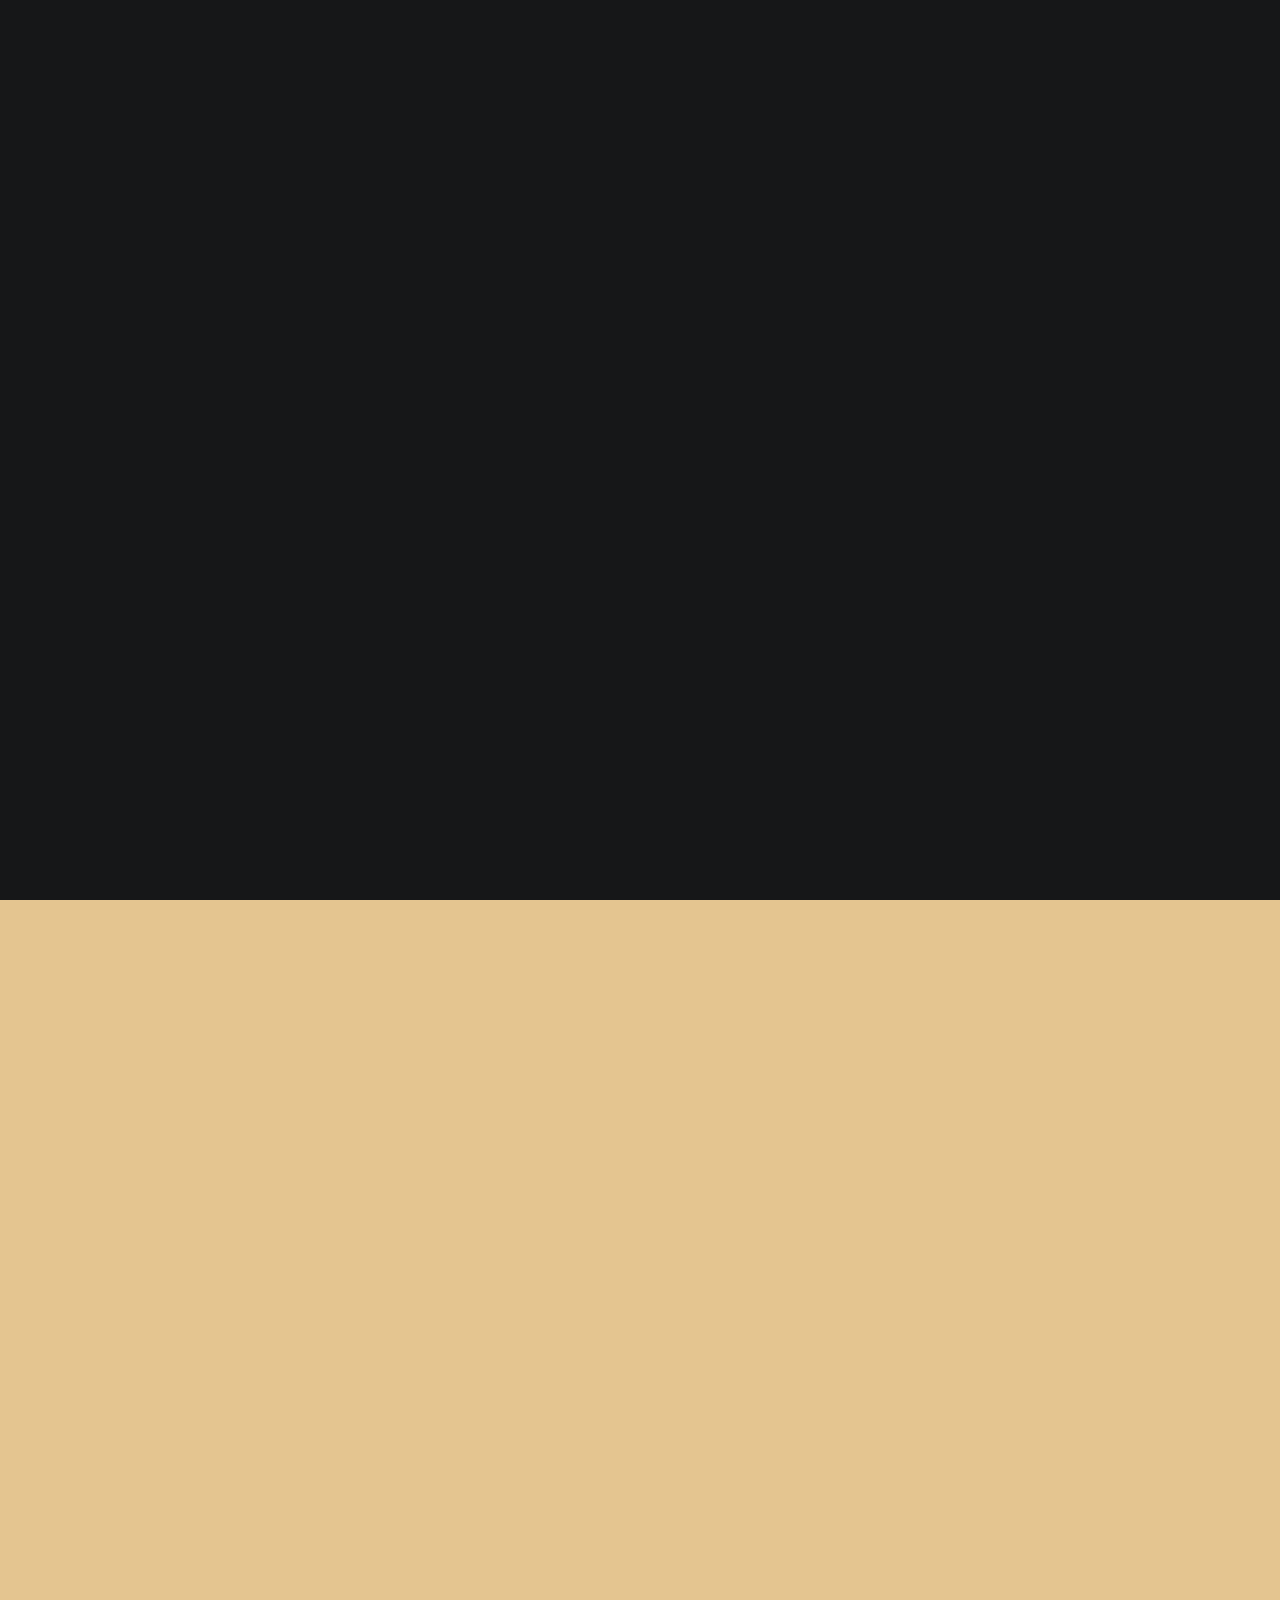
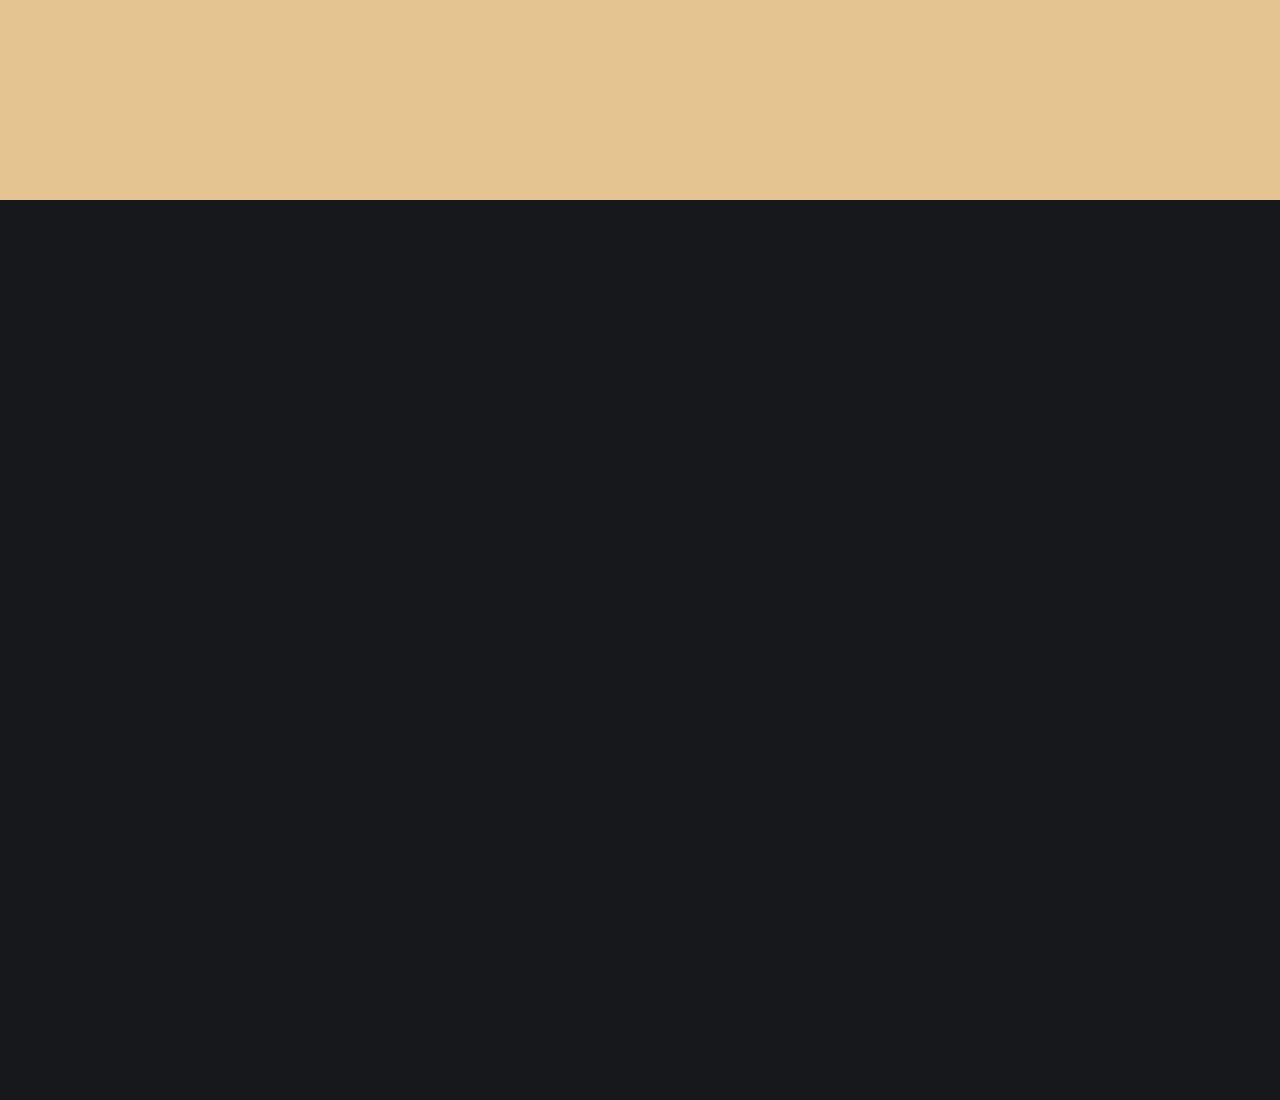
==== RestaurantWebsite/index.html @ 83e74ce7 "Restaurant website is added" ====
<!DOCTYPE html>
<html lang="en">
<head>
    <meta charset="UTF-8">
    <meta name="viewport" content="width=device-width, initial-scale=1.0">
    <title>Delicious Food</title>
    <meta name="title" content="Delicious Food">
    <meta name="Description" content="Delicious Food">
    <!--Favicon-->
    <link rel="shortcut icon" href="./images/favicon.svg" type="image/svg+xml">

    <!--Google font-->
    <link rel="preconnect" href="https://fonts.googleapis.com">
    <link rel="preconnect" href="https://fonts.gstatic.com" crossorigin>
    <link href="https://fonts.googleapis.com/css2?family=DM+Sans:wght@400;700&family=Forum&display=swap" rel="stylesheet">
    <!--custom css-->
    <link rel="stylesheet" href="style.css">
    <!--Preload image-->
    <link rel="preload" as="image" href="./images/hero-slider-1.jpg">
    <link rel="preload" as="image" href="./images/hero-slider-2.jpg">
    <link rel="preload" as="image" href="./images/hero-slider-3.jpg">
    <!--IonIcon-->
    <link rel="stylesheet" href="https://cdn.jsdelivr.net/npm/@ionic/core/css/ionic.bundle.css" />
</head>
<body>
      <!-- #PRELOADER-->

    <div class="preload" data-preaload>
        <div class="circle"></div>
        <p class="text">Grilli</p>
    </div>

    <!--Custom js link-->
    <script src="script.js"></script>
    <!--IonIcon link-->
    <script type="module" src="https://cdn.jsdelivr.net/npm/@ionic/core/dist/ionic/ionic.esm.js"></script>
    <script nomodule src="https://cdn.jsdelivr.net/npm/@ionic/core/dist/ionic/ionic.js"></script>


</body>
</html>
---- RestaurantWebsite/style.css ----
/*-----------------------------------*\
  #CUSTOM PROPERTY
\*-----------------------------------*/

:root {

    /**
     * COLORS
     */
  
    --gold-crayola: hsl(38, 61%, 73%);
    --quick-silver: hsla(0, 0%, 65%, 1);
    --davys-grey: hsla(30, 3%, 34%, 1);
    --smoky-black-1: hsla(40, 12%, 5%, 1);
    --smoky-black-2: hsla(30, 8%, 5%, 1);
    --smoky-black-3: hsla(0, 3%, 7%, 1);
    --eerie-black-1: hsla(210, 4%, 9%, 1);
    --eerie-black-2: hsla(210, 4%, 11%, 1);
    --eerie-black-3: hsla(180, 2%, 8%, 1);
    --eerie-black-4: hsla(0, 0%, 13%, 1);
    --white: hsla(0, 0%, 100%, 1);
    --white-alpha-20: hsla(0, 0%, 100%, 0.2);
    --white-alpha-10: hsla(0, 0%, 100%, 0.1);
    --black: hsla(0, 0%, 0%, 1);
    --black-alpha-80: hsla(0, 0%, 0%, 0.8);
    --black-alpha-15: hsla(0, 0%, 0%, 0.15);
  /**
   * GRADIENT COLOR
   */

   --loading-text-gradient: linear-gradient(90deg, transparent 0% 16.66%, var(--smoky-black-3) 33.33% 50%,  transparent 66.66% 75%);
   --gradient-1: linear-gradient(to top,hsla(0, 0%, 0%, 0.9),hsla(0, 0%, 0%, 0.7),transparent);
 
   /**
    * TYPOGRAPHY
    */
 
   /* font-family */
   --fontFamily-forum: 'Forum', cursive;
   --fontFamily-dm_sans: 'DM Sans', sans-serif;
 
   /* font-size */
   --fontSize-display-1: calc(1.3rem + 6.7vw);
   --fontSize-headline-1: calc(2rem + 2.5vw);
   --fontSize-headline-2: calc(1.3rem + 2.4vw);
   --fontSize-title-1: calc(1.6rem + 1.2vw);
   --fontSize-title-2: 2.2rem;
   --fontSize-title-3: 2.1rem;
   --fontSize-title-4: calc(1.6rem + 1.2vw);
   --fontSize-body-1: 2.4rem;
   --fontSize-body-2: 1.6rem;
   --fontSize-body-3: 1.8rem;
   --fontSize-body-4: 1.6rem;
   --fontSize-label-1: 1.4rem;
   --fontSize-label-2: 1.2rem;
 
   /* font-weight */
   --weight-regular: 400;
   --weight-bold: 700;
 
   /* line-height */
   --lineHeight-1: 1em;
   --lineHeight-2: 1.2em;
   --lineHeight-3: 1.5em;
   --lineHeight-4: 1.6em;
   --lineHeight-5: 1.85em;
   --lineHeight-6: 1.4em;
 
   /* letter-spacing */
   --letterSpacing-1: 0.15em;
   --letterSpacing-2: 0.4em;
   --letterSpacing-3: 0.2em;
   --letterSpacing-4: 0.3em;
   --letterSpacing-5: 3px;
 
   /**
    * SPACING
    */
 
   --section-space: 70px;
 
   /**
    * SHADOW
    */
 
   --shadow-1: 0px 0px 25px 0px hsla(0, 0%, 0%, 0.25);
 
   /**
    * BORDER RADIUS
    */
 
   --radius-24: 24px;
   --radius-circle: 50%;
 
   /**
    * TRANSITION
    */
 
   --transition-1: 250ms ease;
   --transition-2: 500ms ease;
   --transition-3: 1000ms ease;

  /*-----------------------------------*\
  #RESET
  \*-----------------------------------*/
}
  *,
  *::before,
  *::after {
  margin: 0;
  padding: 0;
  box-sizing: border-box;
 }

 li { list-style: none; }
 a,
img,
data,
span,
input,
button,
select,
ion-icon,
textarea { display: block; }

a {
  color: inherit;
  text-decoration: none;
}

img { height: auto; }

input,
button,
select,
textarea {
  background: none;
  border: none;
  font: inherit;
}

input,
select,
textarea {
  width: 100%;
  outline: none;
}

button { cursor: pointer; }

address { font-style: normal; }

html {
  font-size: 10px;
  scroll-behavior: smooth;
}

body {
  background-color: var(--eerie-black-1);
  color: var(--white);
  font-family: var(--fontFamily-dm_sans);
  font-size: var(--fontSize-body-4);
  font-weight: var(--weight-regular);
  line-height: var(--lineHeight-5);
  overflow: hidden;
  height: 300vh;
}

body.loaded { overflow: overlay; }

body.nav-active { overflow: hidden; }

::-webkit-scrollbar { width: 5px; }
::-webkit-scrollbar-track { background-color: transparent; }

::-webkit-scrollbar-thumb { background-color: var(--gold-crayola);}
/*-----------------------------------*\
  #PRELOAD
\*-----------------------------------*/

.preload {
  position: fixed;
  top: 0;
  left: 0;
  right: 0;
  bottom: 0;
  background-color: var(--gold-crayola);
  z-index: 10;
  display: grid;
  place-content: center;
  justify-items: center;
  transition: var(--transition-2);
} 
.preload > * {
  transition: var(--transition-1);
}
.preload.loaded > * { opacity: 0;}
.preload.loaded{
  transition-delay:250ms;
  transform: translateY(100%);
}
.circle {
  width: 112px;
  height: 112px;
  border-radius: var(--radius-circle);
  border: 3px solid var(--white);
  border-block-start-color: var(--smoky-black-3);
  margin-block-end: 45px;
  animation: rotate360 1s linear infinite;
}

@keyframes rotate360 {
  0% { transform: rotate(0); }
  100% { transform: rotate(1turn); }
}
.preload .text {
  background-image: var(--loading-text-gradient);
  background-size:500%;
  font-size:calc(2rem + 3vw);
  font-weight:var(--weight-bold);
  line-height:1em;
  text-transform:uppercase;
  letter-spacing:16px;
  -webkit-text-fill-color:transparent;
  background-clip:text;
  -webkit-background-clip:text;
  -webkit-text-stroke:0.5px var(--eerie-black-3);
  animation:loadingText linear 2s infinite;
}
@keyframes loadingText {
    0% {background-position: 100%;}
    100% {background-position: 0%}
}
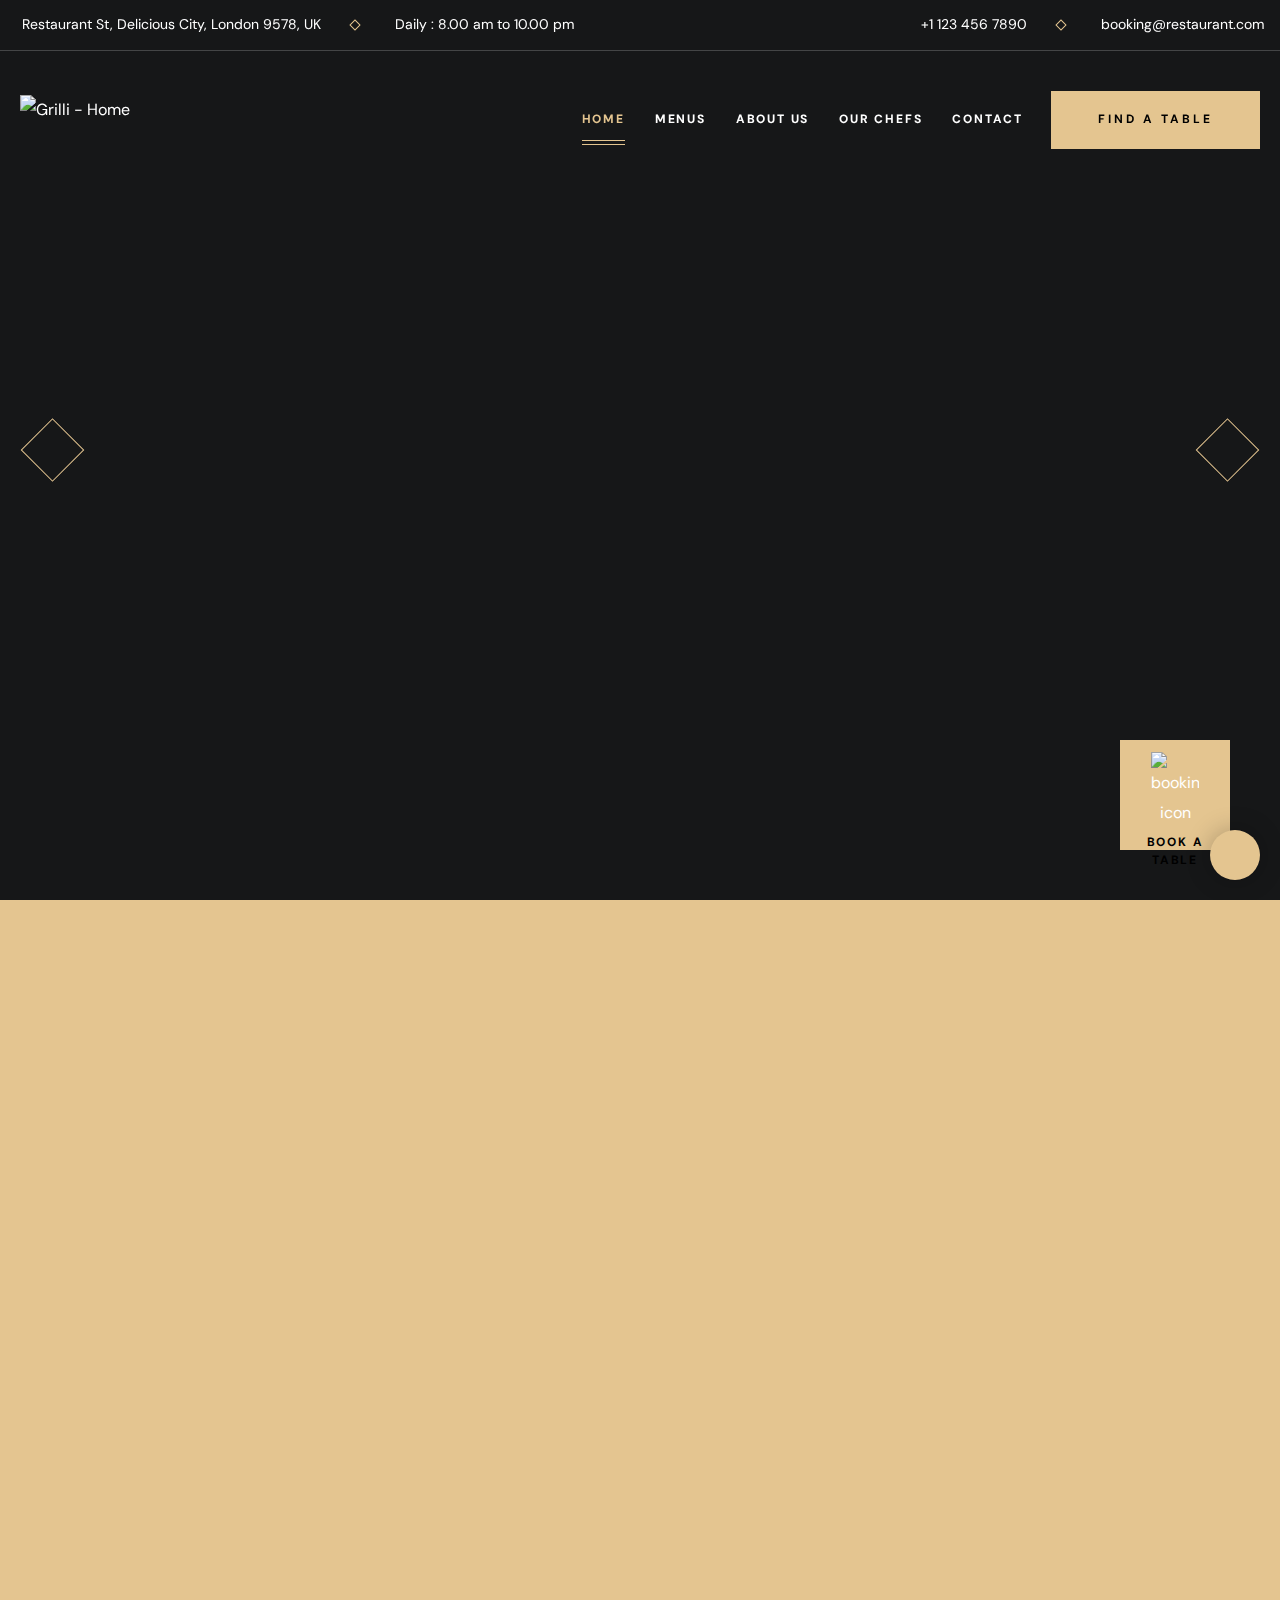
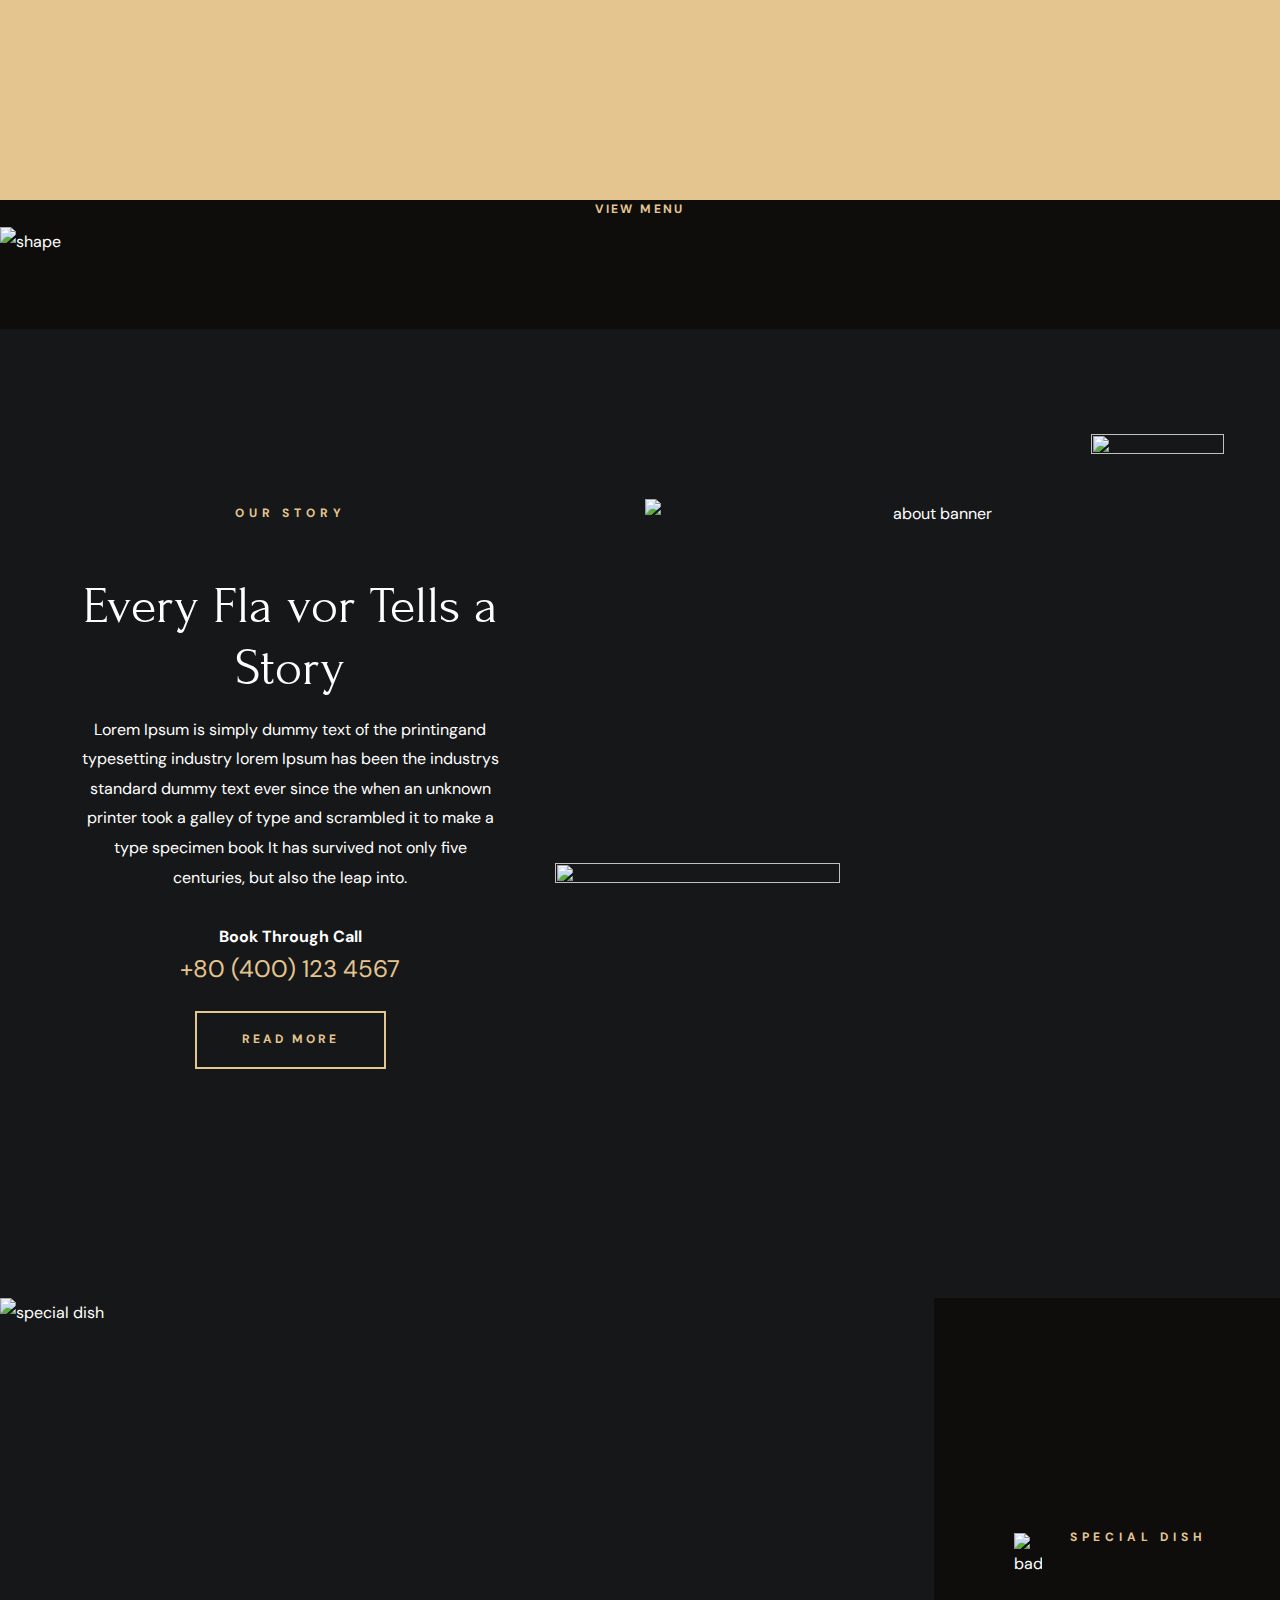
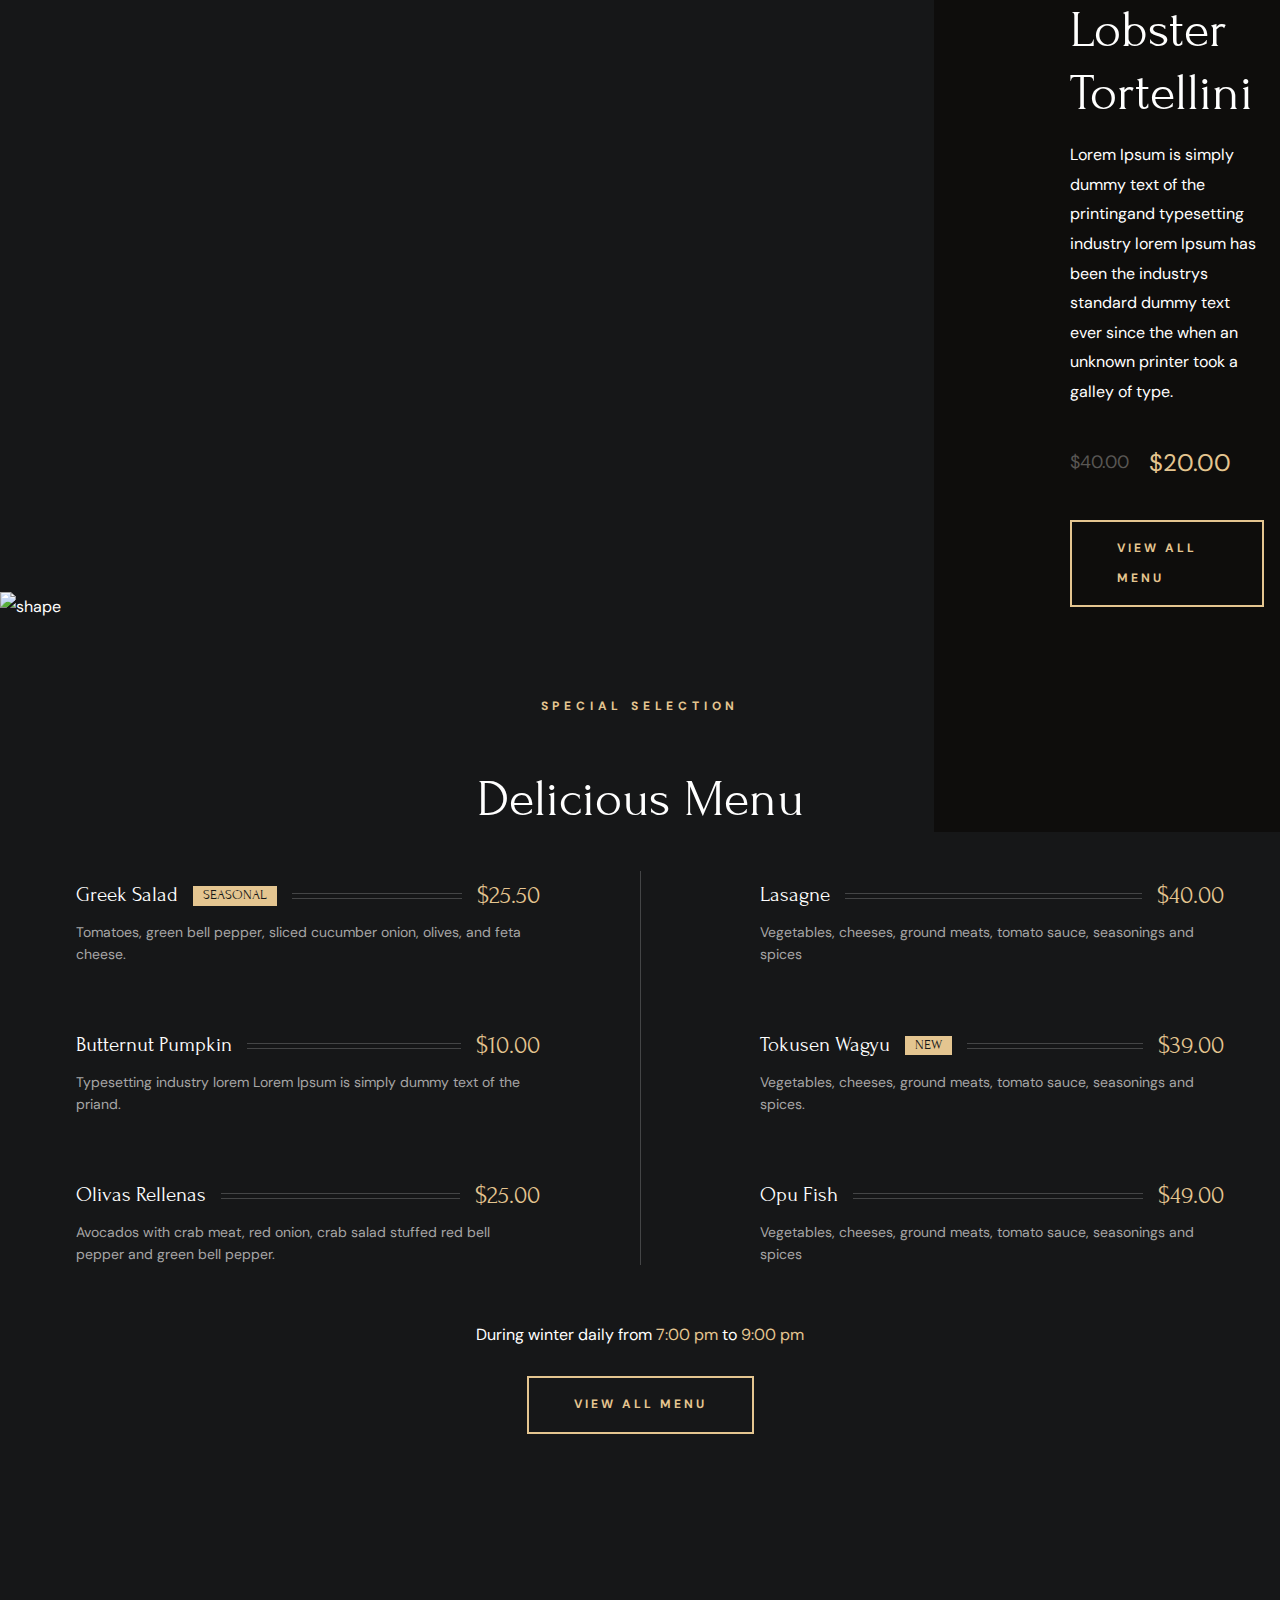
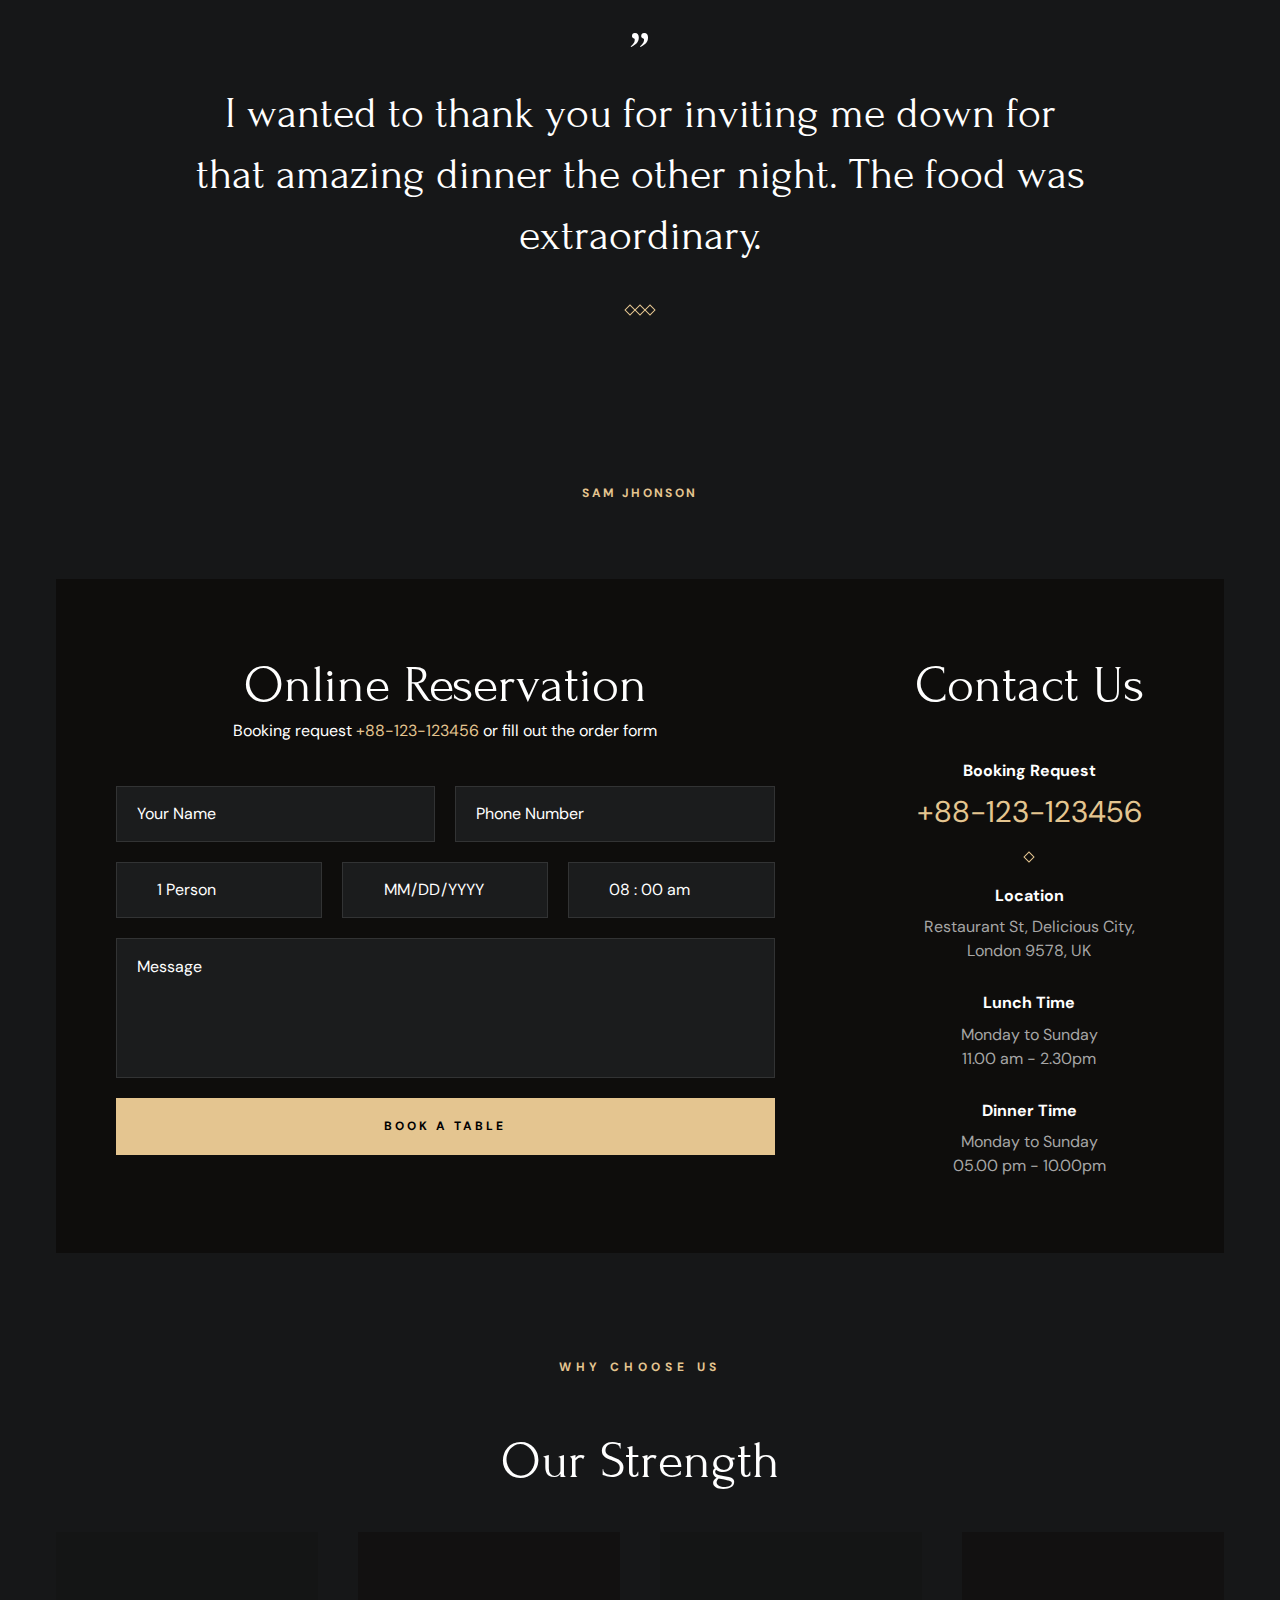
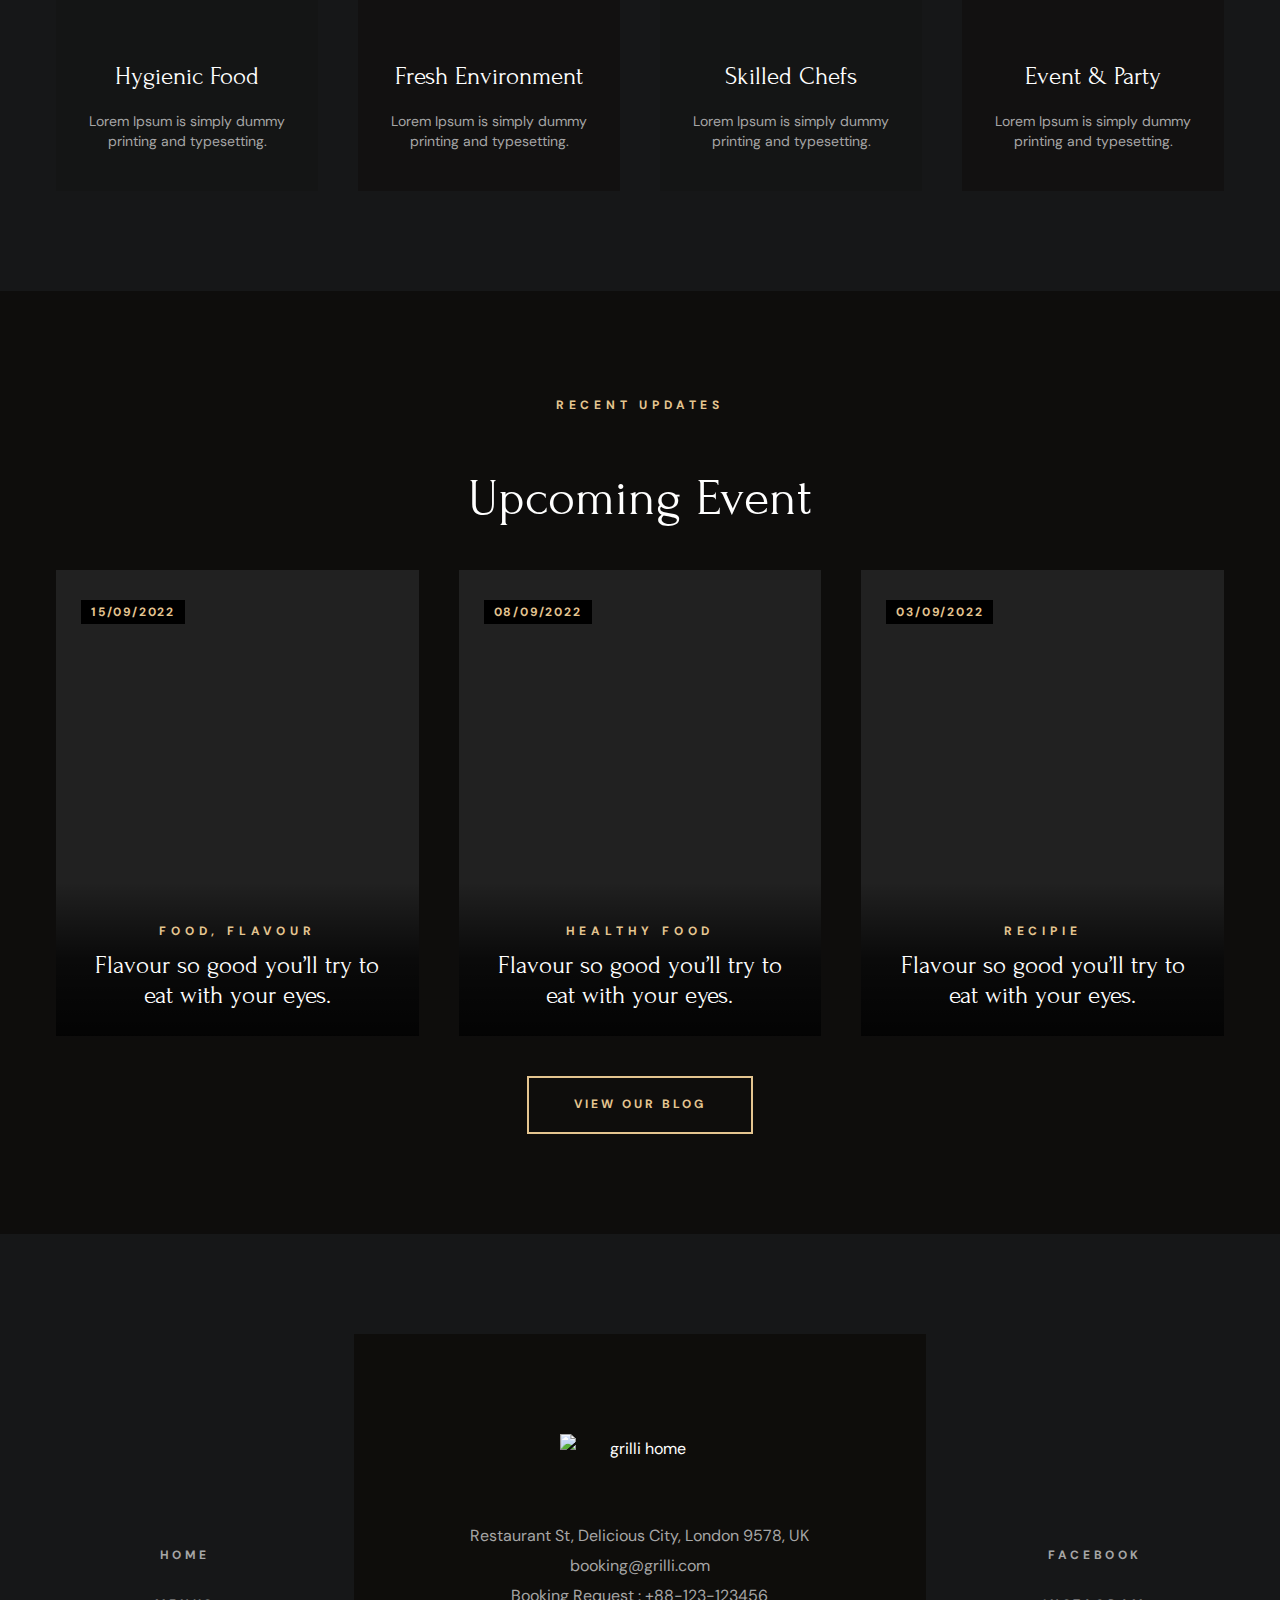
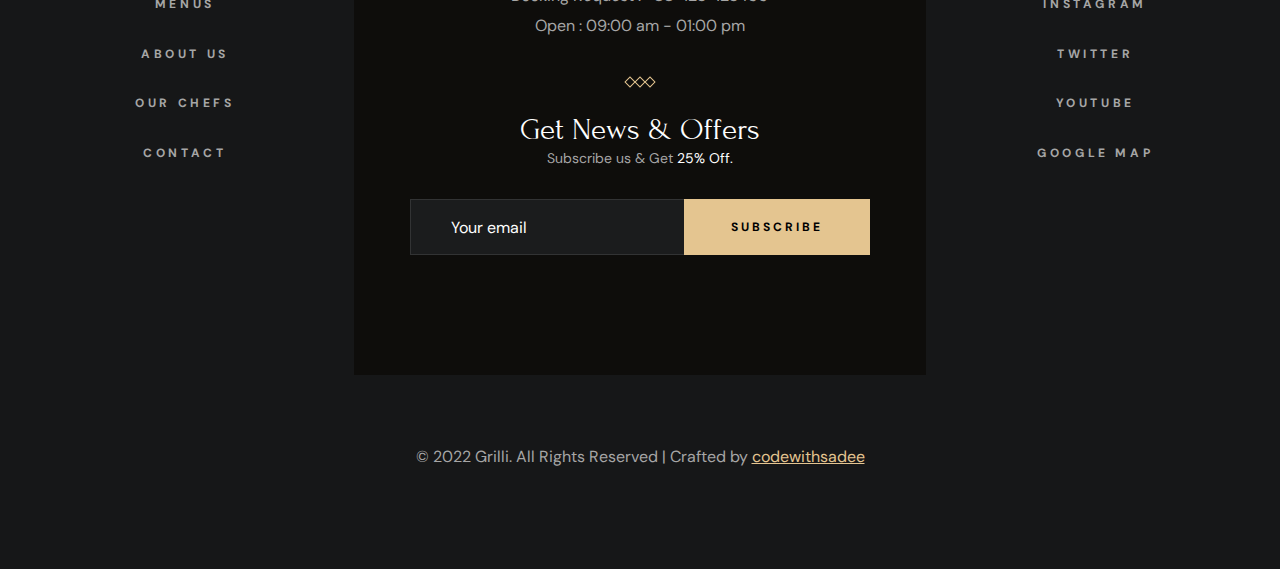
==== commit 71dd7db3: "Commited by vs code" ====
--- a/RestaurantWebsite/index.html
+++ b/RestaurantWebsite/index.html
@@ -1,41 +1,1224 @@
 <!DOCTYPE html>
 <html lang="en">
+
 <head>
-    <meta charset="UTF-8">
-    <meta name="viewport" content="width=device-width, initial-scale=1.0">
-    <title>Delicious Food</title>
-    <meta name="title" content="Delicious Food">
-    <meta name="Description" content="Delicious Food">
-    <!--Favicon-->
-    <link rel="shortcut icon" href="./images/favicon.svg" type="image/svg+xml">
-
-    <!--Google font-->
-    <link rel="preconnect" href="https://fonts.googleapis.com">
-    <link rel="preconnect" href="https://fonts.gstatic.com" crossorigin>
-    <link href="https://fonts.googleapis.com/css2?family=DM+Sans:wght@400;700&family=Forum&display=swap" rel="stylesheet">
-    <!--custom css-->
-    <link rel="stylesheet" href="style.css">
-    <!--Preload image-->
-    <link rel="preload" as="image" href="./images/hero-slider-1.jpg">
-    <link rel="preload" as="image" href="./images/hero-slider-2.jpg">
-    <link rel="preload" as="image" href="./images/hero-slider-3.jpg">
-    <!--IonIcon-->
-    <link rel="stylesheet" href="https://cdn.jsdelivr.net/npm/@ionic/core/css/ionic.bundle.css" />
+  <meta charset="UTF-8">
+  <meta http-equiv="X-UA-Compatible" content="IE=edge">
+  <meta name="viewport" content="width=device-width, initial-scale=1.0">
+
+  <!-- 
+    - primary meta tags
+  -->
+  <title>Grilli - Amazing & Delicious Food</title>
+  <meta name="title" content="Grilli - Amazing & Delicious Food">
+  <meta name="description" content="This is a Restaurant html template made by codewithsadee">
+
+  <!-- 
+    - favicon
+  -->
+  <link rel="shortcut icon" href="./favicon.svg" type="image/svg+xml">
+
+  <!-- 
+    - google font link
+  -->
+  <link rel="preconnect" href="https://fonts.googleapis.com">
+  <link rel="preconnect" href="https://fonts.gstatic.com" crossorigin>
+  <link href="https://fonts.googleapis.com/css2?family=DM+Sans:wght@400;700&family=Forum&display=swap" rel="stylesheet">
+
+  <!-- 
+    - custom css link
+  -->
+  <link rel="stylesheet" href="style.css">
+
+  <!-- 
+    - preload images
+  -->
+  <link rel="preload" as="image" href="./images/hero-slider-1.jpg">
+  <link rel="preload" as="image" href="./images/hero-slider-2.jpg">
+  <link rel="preload" as="image" href="./images/hero-slider-3.jpg">
+
 </head>
-<body>
-      <!-- #PRELOADER-->
-
-    <div class="preload" data-preaload>
-        <div class="circle"></div>
-        <p class="text">Grilli</p>
+
+<body id="top">
+
+  <!-- 
+    - #PRELOADER
+  -->
+
+  <div class="preload" data-preaload>
+    <div class="circle"></div>
+    <p class="text">Grilli</p>
+  </div>
+
+
+
+
+
+  <!-- 
+    - #TOP BAR
+  -->
+
+  <div class="topbar">
+    <div class="container">
+
+      <address class="topbar-item">
+        <div class="icon">
+          <ion-icon name="location-outline" aria-hidden="true"></ion-icon>
+        </div>
+
+        <span class="span">
+          Restaurant St, Delicious City, London 9578, UK
+        </span>
+      </address>
+
+      <div class="separator"></div>
+
+      <div class="topbar-item item-2">
+        <div class="icon">
+          <ion-icon name="time-outline" aria-hidden="true"></ion-icon>
+        </div>
+
+        <span class="span">Daily : 8.00 am to 10.00 pm</span>
+      </div>
+
+      <a href="tel:+11234567890" class="topbar-item link">
+        <div class="icon">
+          <ion-icon name="call-outline" aria-hidden="true"></ion-icon>
+        </div>
+
+        <span class="span">+1 123 456 7890</span>
+      </a>
+
+      <div class="separator"></div>
+
+      <a href="mailto:booking@restaurant.com" class="topbar-item link">
+        <div class="icon">
+          <ion-icon name="mail-outline" aria-hidden="true"></ion-icon>
+        </div>
+
+        <span class="span">booking@restaurant.com</span>
+      </a>
+
     </div>
-
-    <!--Custom js link-->
-    <script src="script.js"></script>
-    <!--IonIcon link-->
-    <script type="module" src="https://cdn.jsdelivr.net/npm/@ionic/core/dist/ionic/ionic.esm.js"></script>
-    <script nomodule src="https://cdn.jsdelivr.net/npm/@ionic/core/dist/ionic/ionic.js"></script>
-
+  </div>
+
+
+
+
+
+  <!-- 
+    - #HEADER
+  -->
+
+  <header class="header" data-header>
+    <div class="container">
+
+      <a href="#" class="logo">
+        <img src="./assets/images/logo.svg" width="160" height="50" alt="Grilli - Home">
+      </a>
+
+      <nav class="navbar" data-navbar>
+
+        <button class="close-btn" aria-label="close menu" data-nav-toggler>
+          <ion-icon name="close-outline" aria-hidden="true"></ion-icon>
+        </button>
+
+        <a href="#" class="logo">
+          <img src="./assets/images/logo.svg" width="160" height="50" alt="Grilli - Home">
+        </a>
+
+        <ul class="navbar-list">
+
+          <li class="navbar-item">
+            <a href="#home" class="navbar-link hover-underline active">
+              <div class="separator"></div>
+
+              <span class="span">Home</span>
+            </a>
+          </li>
+
+          <li class="navbar-item">
+            <a href="#menu" class="navbar-link hover-underline">
+              <div class="separator"></div>
+
+              <span class="span">Menus</span>
+            </a>
+          </li>
+
+          <li class="navbar-item">
+            <a href="#about" class="navbar-link hover-underline">
+              <div class="separator"></div>
+
+              <span class="span">About Us</span>
+            </a>
+          </li>
+
+          <li class="navbar-item">
+            <a href="#" class="navbar-link hover-underline">
+              <div class="separator"></div>
+
+              <span class="span">Our Chefs</span>
+            </a>
+          </li>
+
+          <li class="navbar-item">
+            <a href="#" class="navbar-link hover-underline">
+              <div class="separator"></div>
+
+              <span class="span">Contact</span>
+            </a>
+          </li>
+
+        </ul>
+
+        <div class="text-center">
+          <p class="headline-1 navbar-title">Visit Us</p>
+
+          <address class="body-4">
+            Restaurant St, Delicious City, <br>
+            London 9578, UK
+          </address>
+
+          <p class="body-4 navbar-text">Open: 9.30 am - 2.30pm</p>
+
+          <a href="mailto:booking@grilli.com" class="body-4 sidebar-link">booking@grilli.com</a>
+
+          <div class="separator"></div>
+
+          <p class="contact-label">Booking Request</p>
+
+          <a href="tel:+88123123456" class="body-1 contact-number hover-underline">
+            +88-123-123456
+          </a>
+        </div>
+
+      </nav>
+
+      <a href="#" class="btn btn-secondary">
+        <span class="text text-1">Find A Table</span>
+
+        <span class="text text-2" aria-hidden="true">Find A Table</span>
+      </a>
+
+      <button class="nav-open-btn" aria-label="open menu" data-nav-toggler>
+        <span class="line line-1"></span>
+        <span class="line line-2"></span>
+        <span class="line line-3"></span>
+      </button>
+
+      <div class="overlay" data-nav-toggler data-overlay></div>
+
+    </div>
+  </header>
+
+
+
+
+
+  <main>
+    <article>
+
+      <!-- 
+        - #HERO
+      -->
+
+      <section class="hero text-center" aria-label="home" id="home">
+
+        <ul class="hero-slider" data-hero-slider>
+
+          <li class="slider-item active" data-hero-slider-item>
+
+            <div class="slider-bg">
+              <img src="./assets/images/hero-slider-1.jpg" width="1880" height="950" alt="" class="img-cover">
+            </div>
+
+            <p class="label-2 section-subtitle slider-reveal">Tradational & Hygine</p>
+
+            <h1 class="display-1 hero-title slider-reveal">
+              For the love of <br>
+              delicious food
+            </h1>
+
+            <p class="body-2 hero-text slider-reveal">
+              Come with family & feel the joy of mouthwatering food
+            </p>
+
+            <a href="#" class="btn btn-primary slider-reveal">
+              <span class="text text-1">View Our Menu</span>
+
+              <span class="text text-2" aria-hidden="true">View Our Menu</span>
+            </a>
+
+          </li>
+
+          <li class="slider-item" data-hero-slider-item>
+
+            <div class="slider-bg">
+              <img src="./assets/images/hero-slider-2.jpg" width="1880" height="950" alt="" class="img-cover">
+            </div>
+
+            <p class="label-2 section-subtitle slider-reveal">delightful experience</p>
+
+            <h1 class="display-1 hero-title slider-reveal">
+              Flavors Inspired by <br>
+              the Seasons
+            </h1>
+
+            <p class="body-2 hero-text slider-reveal">
+              Come with family & feel the joy of mouthwatering food
+            </p>
+
+            <a href="#" class="btn btn-primary slider-reveal">
+              <span class="text text-1">View Our Menu</span>
+
+              <span class="text text-2" aria-hidden="true">View Our Menu</span>
+            </a>
+
+          </li>
+
+          <li class="slider-item" data-hero-slider-item>
+
+            <div class="slider-bg">
+              <img src="./assets/images/hero-slider-3.jpg" width="1880" height="950" alt="" class="img-cover">
+            </div>
+
+            <p class="label-2 section-subtitle slider-reveal">amazing & delicious</p>
+
+            <h1 class="display-1 hero-title slider-reveal">
+              Where every flavor <br>
+              tells a story
+            </h1>
+
+            <p class="body-2 hero-text slider-reveal">
+              Come with family & feel the joy of mouthwatering food
+            </p>
+
+            <a href="#" class="btn btn-primary slider-reveal">
+              <span class="text text-1">View Our Menu</span>
+
+              <span class="text text-2" aria-hidden="true">View Our Menu</span>
+            </a>
+
+          </li>
+
+        </ul>
+
+        <button class="slider-btn prev" aria-label="slide to previous" data-prev-btn>
+          <ion-icon name="chevron-back"></ion-icon>
+        </button>
+
+        <button class="slider-btn next" aria-label="slide to next" data-next-btn>
+          <ion-icon name="chevron-forward"></ion-icon>
+        </button>
+
+        <a href="#" class="hero-btn has-after">
+          <img src="./assets/images/hero-icon.png" width="48" height="48" alt="booking icon">
+
+          <span class="label-2 text-center span">Book A Table</span>
+        </a>
+
+      </section>
+
+
+
+
+
+      <!-- 
+        - #SERVICE
+      -->
+
+      <section class="section service bg-black-10 text-center" aria-label="service">
+        <div class="container">
+
+          <p class="section-subtitle label-2">Flavors For Royalty</p>
+
+          <h2 class="headline-1 section-title">We Offer Top Notch</h2>
+
+          <p class="section-text">
+            Lorem Ipsum is simply dummy text of the printing and typesetting industry lorem Ipsum has been the industrys
+            standard dummy text ever.
+          </p>
+
+          <ul class="grid-list">
+
+            <li>
+              <div class="service-card">
+
+                <a href="#" class="has-before hover:shine">
+                  <figure class="card-banner img-holder" style="--width: 285; --height: 336;">
+                    <img src="./assets/images/service-1.jpg" width="285" height="336" loading="lazy" alt="Breakfast"
+                      class="img-cover">
+                  </figure>
+                </a>
+
+                <div class="card-content">
+
+                  <h3 class="title-4 card-title">
+                    <a href="#">Breakfast</a>
+                  </h3>
+
+                  <a href="#" class="btn-text hover-underline label-2">View Menu</a>
+
+                </div>
+
+              </div>
+            </li>
+
+            <li>
+              <div class="service-card">
+
+                <a href="#" class="has-before hover:shine">
+                  <figure class="card-banner img-holder" style="--width: 285; --height: 336;">
+                    <img src="./assets/images/service-2.jpg" width="285" height="336" loading="lazy" alt="Appetizers"
+                      class="img-cover">
+                  </figure>
+                </a>
+
+                <div class="card-content">
+
+                  <h3 class="title-4 card-title">
+                    <a href="#">Appetizers</a>
+                  </h3>
+
+                  <a href="#" class="btn-text hover-underline label-2">View Menu</a>
+
+                </div>
+
+              </div>
+            </li>
+
+            <li>
+              <div class="service-card">
+
+                <a href="#" class="has-before hover:shine">
+                  <figure class="card-banner img-holder" style="--width: 285; --height: 336;">
+                    <img src="./assets/images/service-3.jpg" width="285" height="336" loading="lazy" alt="Drinks"
+                      class="img-cover">
+                  </figure>
+                </a>
+
+                <div class="card-content">
+
+                  <h3 class="title-4 card-title">
+                    <a href="#">Drinks</a>
+                  </h3>
+
+                  <a href="#" class="btn-text hover-underline label-2">View Menu</a>
+
+                </div>
+
+              </div>
+            </li>
+
+          </ul>
+
+          <img src="./assets/images/shape-1.png" width="246" height="412" loading="lazy" alt="shape"
+            class="shape shape-1 move-anim">
+          <img src="./assets/images/shape-2.png" width="343" height="345" loading="lazy" alt="shape"
+            class="shape shape-2 move-anim">
+
+        </div>
+      </section>
+
+
+
+
+
+      <!-- 
+        - #ABOUT
+      -->
+
+      <section class="section about text-center" aria-labelledby="about-label" id="about">
+        <div class="container">
+
+          <div class="about-content">
+
+            <p class="label-2 section-subtitle" id="about-label">Our Story</p>
+
+            <h2 class="headline-1 section-title">Every Fla vor Tells a Story</h2>
+
+            <p class="section-text">
+              Lorem Ipsum is simply dummy text of the printingand typesetting industry lorem Ipsum has been the
+              industrys standard dummy text ever since the when an unknown printer took a galley of type and scrambled
+              it to make a type specimen book It has survived not only five centuries, but also the leap into.
+            </p>
+
+            <div class="contact-label">Book Through Call</div>
+
+            <a href="tel:+804001234567" class="body-1 contact-number hover-underline">+80 (400) 123 4567</a>
+
+            <a href="#" class="btn btn-primary">
+              <span class="text text-1">Read More</span>
+
+              <span class="text text-2" aria-hidden="true">Read More</span>
+            </a>
+
+          </div>
+
+          <figure class="about-banner">
+
+            <img src="./assets/images/about-banner.jpg" width="570" height="570" loading="lazy" alt="about banner"
+              class="w-100" data-parallax-item data-parallax-speed="1">
+
+            <div class="abs-img abs-img-1 has-before" data-parallax-item data-parallax-speed="1.75">
+              <img src="./assets/images/about-abs-image.jpg" width="285" height="285" loading="lazy" alt=""
+                class="w-100">
+            </div>
+
+            <div class="abs-img abs-img-2 has-before">
+              <img src="./assets/images/badge-2.png" width="133" height="134" loading="lazy" alt="">
+            </div>
+
+          </figure>
+
+          <img src="./assets/images/shape-3.png" width="197" height="194" loading="lazy" alt="" class="shape">
+
+        </div>
+      </section>
+
+
+
+
+
+      <!-- 
+        - #SPECIAL DISH
+      -->
+
+      <section class="special-dish text-center" aria-labelledby="dish-label">
+
+        <div class="special-dish-banner">
+          <img src="./assets/images/special-dish-banner.jpg" width="940" height="900" loading="lazy" alt="special dish"
+            class="img-cover">
+        </div>
+
+        <div class="special-dish-content bg-black-10">
+          <div class="container">
+
+            <img src="./assets/images/badge-1.png" width="28" height="41" loading="lazy" alt="badge" class="abs-img">
+
+            <p class="section-subtitle label-2">Special Dish</p>
+
+            <h2 class="headline-1 section-title">Lobster Tortellini</h2>
+
+            <p class="section-text">
+              Lorem Ipsum is simply dummy text of the printingand typesetting industry lorem Ipsum has been the
+              industrys standard dummy text ever since the when an unknown printer took a galley of type.
+            </p>
+
+            <div class="wrapper">
+              <del class="del body-3">$40.00</del>
+
+              <span class="span body-1">$20.00</span>
+            </div>
+
+            <a href="#" class="btn btn-primary">
+              <span class="text text-1">View All Menu</span>
+
+              <span class="text text-2" aria-hidden="true">View All Menu</span>
+            </a>
+
+          </div>
+        </div>
+
+        <img src="./assets/images/shape-4.png" width="179" height="359" loading="lazy" alt="" class="shape shape-1">
+
+        <img src="./assets/images/shape-9.png" width="351" height="462" loading="lazy" alt="" class="shape shape-2">
+
+      </section>
+
+
+
+
+
+      <!-- 
+        - #MENU
+      -->
+
+      <section class="section menu" aria-label="menu-label" id="menu">
+        <div class="container">
+
+          <p class="section-subtitle text-center label-2">Special Selection</p>
+
+          <h2 class="headline-1 section-title text-center">Delicious Menu</h2>
+
+          <ul class="grid-list">
+
+            <li>
+              <div class="menu-card hover:card">
+
+                <figure class="card-banner img-holder" style="--width: 100; --height: 100;">
+                  <img src="./assets/images/menu-1.png" width="100" height="100" loading="lazy" alt="Greek Salad"
+                    class="img-cover">
+                </figure>
+
+                <div>
+
+                  <div class="title-wrapper">
+                    <h3 class="title-3">
+                      <a href="#" class="card-title">Greek Salad</a>
+                    </h3>
+
+                    <span class="badge label-1">Seasonal</span>
+
+                    <span class="span title-2">$25.50</span>
+                  </div>
+
+                  <p class="card-text label-1">
+                    Tomatoes, green bell pepper, sliced cucumber onion, olives, and feta cheese.
+                  </p>
+
+                </div>
+
+              </div>
+            </li>
+
+            <li>
+              <div class="menu-card hover:card">
+
+                <figure class="card-banner img-holder" style="--width: 100; --height: 100;">
+                  <img src="./assets/images/menu-2.png" width="100" height="100" loading="lazy" alt="Lasagne"
+                    class="img-cover">
+                </figure>
+
+                <div>
+
+                  <div class="title-wrapper">
+                    <h3 class="title-3">
+                      <a href="#" class="card-title">Lasagne</a>
+                    </h3>
+
+                    <span class="span title-2">$40.00</span>
+                  </div>
+
+                  <p class="card-text label-1">
+                    Vegetables, cheeses, ground meats, tomato sauce, seasonings and spices
+                  </p>
+
+                </div>
+
+              </div>
+            </li>
+
+            <li>
+              <div class="menu-card hover:card">
+
+                <figure class="card-banner img-holder" style="--width: 100; --height: 100;">
+                  <img src="./assets/images/menu-3.png" width="100" height="100" loading="lazy" alt="Butternut Pumpkin"
+                    class="img-cover">
+                </figure>
+
+                <div>
+
+                  <div class="title-wrapper">
+                    <h3 class="title-3">
+                      <a href="#" class="card-title">Butternut Pumpkin</a>
+                    </h3>
+
+                    <span class="span title-2">$10.00</span>
+                  </div>
+
+                  <p class="card-text label-1">
+                    Typesetting industry lorem Lorem Ipsum is simply dummy text of the priand.
+                  </p>
+
+                </div>
+
+              </div>
+            </li>
+
+            <li>
+              <div class="menu-card hover:card">
+
+                <figure class="card-banner img-holder" style="--width: 100; --height: 100;">
+                  <img src="./assets/images/menu-4.png" width="100" height="100" loading="lazy" alt="Tokusen Wagyu"
+                    class="img-cover">
+                </figure>
+
+                <div>
+
+                  <div class="title-wrapper">
+                    <h3 class="title-3">
+                      <a href="#" class="card-title">Tokusen Wagyu</a>
+                    </h3>
+
+                    <span class="badge label-1">New</span>
+
+                    <span class="span title-2">$39.00</span>
+                  </div>
+
+                  <p class="card-text label-1">
+                    Vegetables, cheeses, ground meats, tomato sauce, seasonings and spices.
+                  </p>
+
+                </div>
+
+              </div>
+            </li>
+
+            <li>
+              <div class="menu-card hover:card">
+
+                <figure class="card-banner img-holder" style="--width: 100; --height: 100;">
+                  <img src="./assets/images/menu-5.png" width="100" height="100" loading="lazy" alt="Olivas Rellenas"
+                    class="img-cover">
+                </figure>
+
+                <div>
+
+                  <div class="title-wrapper">
+                    <h3 class="title-3">
+                      <a href="#" class="card-title">Olivas Rellenas</a>
+                    </h3>
+
+                    <span class="span title-2">$25.00</span>
+                  </div>
+
+                  <p class="card-text label-1">
+                    Avocados with crab meat, red onion, crab salad stuffed red bell pepper and green bell pepper.
+                  </p>
+
+                </div>
+
+              </div>
+            </li>
+
+            <li>
+              <div class="menu-card hover:card">
+
+                <figure class="card-banner img-holder" style="--width: 100; --height: 100;">
+                  <img src="./assets/images/menu-6.png" width="100" height="100" loading="lazy" alt="Opu Fish"
+                    class="img-cover">
+                </figure>
+
+                <div>
+
+                  <div class="title-wrapper">
+                    <h3 class="title-3">
+                      <a href="#" class="card-title">Opu Fish</a>
+                    </h3>
+
+                    <span class="span title-2">$49.00</span>
+                  </div>
+
+                  <p class="card-text label-1">
+                    Vegetables, cheeses, ground meats, tomato sauce, seasonings and spices
+                  </p>
+
+                </div>
+
+              </div>
+            </li>
+
+          </ul>
+
+          <p class="menu-text text-center">
+            During winter daily from <span class="span">7:00 pm</span> to <span class="span">9:00 pm</span>
+          </p>
+
+          <a href="#" class="btn btn-primary">
+            <span class="text text-1">View All Menu</span>
+
+            <span class="text text-2" aria-hidden="true">View All Menu</span>
+          </a>
+
+          <img src="./assets/images/shape-5.png" width="921" height="1036" loading="lazy" alt="shape"
+            class="shape shape-2 move-anim">
+          <img src="./assets/images/shape-6.png" width="343" height="345" loading="lazy" alt="shape"
+            class="shape shape-3 move-anim">
+
+        </div>
+      </section>
+
+
+
+
+
+      <!-- 
+        - #TESTIMONIALS
+      -->
+
+      <section class="section testi text-center has-bg-image"
+        style="background-image: url('./assets/images/testimonial-bg.jpg')" aria-label="testimonials">
+        <div class="container">
+
+          <div class="quote">”</div>
+
+          <p class="headline-2 testi-text">
+            I wanted to thank you for inviting me down for that amazing dinner the other night. The food was
+            extraordinary.
+          </p>
+
+          <div class="wrapper">
+            <div class="separator"></div>
+            <div class="separator"></div>
+            <div class="separator"></div>
+          </div>
+
+          <div class="profile">
+            <img src="./assets/images/testi-avatar.jpg" width="100" height="100" loading="lazy" alt="Sam Jhonson"
+              class="img">
+
+            <p class="label-2 profile-name">Sam Jhonson</p>
+          </div>
+
+        </div>
+      </section>
+
+
+
+
+
+      <!-- 
+        - #RESERVATION
+      -->
+
+      <section class="reservation">
+        <div class="container">
+
+          <div class="form reservation-form bg-black-10">
+
+            <form action="" class="form-left">
+
+              <h2 class="headline-1 text-center">Online Reservation</h2>
+
+              <p class="form-text text-center">
+                Booking request <a href="tel:+88123123456" class="link">+88-123-123456</a>
+                or fill out the order form
+              </p>
+
+              <div class="input-wrapper">
+                <input type="text" name="name" placeholder="Your Name" autocomplete="off" class="input-field">
+
+                <input type="tel" name="phone" placeholder="Phone Number" autocomplete="off" class="input-field">
+              </div>
+
+              <div class="input-wrapper">
+
+                <div class="icon-wrapper">
+                  <ion-icon name="person-outline" aria-hidden="true"></ion-icon>
+
+                  <select name="person" class="input-field">
+                    <option value="1-person">1 Person</option>
+                    <option value="2-person">2 Person</option>
+                    <option value="3-person">3 Person</option>
+                    <option value="4-person">4 Person</option>
+                    <option value="5-person">5 Person</option>
+                    <option value="6-person">6 Person</option>
+                    <option value="7-person">7 Person</option>
+                  </select>
+
+                  <ion-icon name="chevron-down" aria-hidden="true"></ion-icon>
+                </div>
+
+                <div class="icon-wrapper">
+                  <ion-icon name="calendar-clear-outline" aria-hidden="true"></ion-icon>
+
+                  <input type="date" name="reservation-date" class="input-field">
+
+                  <ion-icon name="chevron-down" aria-hidden="true"></ion-icon>
+                </div>
+
+                <div class="icon-wrapper">
+                  <ion-icon name="time-outline" aria-hidden="true"></ion-icon>
+
+                  <select name="person" class="input-field">
+                    <option value="08:00am">08 : 00 am</option>
+                    <option value="09:00am">09 : 00 am</option>
+                    <option value="010:00am">10 : 00 am</option>
+                    <option value="011:00am">11 : 00 am</option>
+                    <option value="012:00am">12 : 00 am</option>
+                    <option value="01:00pm">01 : 00 pm</option>
+                    <option value="02:00pm">02 : 00 pm</option>
+                    <option value="03:00pm">03 : 00 pm</option>
+                    <option value="04:00pm">04 : 00 pm</option>
+                    <option value="05:00pm">05 : 00 pm</option>
+                    <option value="06:00pm">06 : 00 pm</option>
+                    <option value="07:00pm">07 : 00 pm</option>
+                    <option value="08:00pm">08 : 00 pm</option>
+                    <option value="09:00pm">09 : 00 pm</option>
+                    <option value="10:00pm">10 : 00 pm</option>
+                  </select>
+
+                  <ion-icon name="chevron-down" aria-hidden="true"></ion-icon>
+                </div>
+
+              </div>
+
+              <textarea name="message" placeholder="Message" autocomplete="off" class="input-field"></textarea>
+
+              <button type="submit" class="btn btn-secondary">
+                <span class="text text-1">Book A Table</span>
+
+                <span class="text text-2" aria-hidden="true">Book A Table</span>
+              </button>
+
+            </form>
+
+            <div class="form-right text-center" style="background-image: url('./assets/images/form-pattern.png')">
+
+              <h2 class="headline-1 text-center">Contact Us</h2>
+
+              <p class="contact-label">Booking Request</p>
+
+              <a href="tel:+88123123456" class="body-1 contact-number hover-underline">+88-123-123456</a>
+
+              <div class="separator"></div>
+
+              <p class="contact-label">Location</p>
+
+              <address class="body-4">
+                Restaurant St, Delicious City, <br>
+                London 9578, UK
+              </address>
+
+              <p class="contact-label">Lunch Time</p>
+
+              <p class="body-4">
+                Monday to Sunday <br>
+                11.00 am - 2.30pm
+              </p>
+
+              <p class="contact-label">Dinner Time</p>
+
+              <p class="body-4">
+                Monday to Sunday <br>
+                05.00 pm - 10.00pm
+              </p>
+
+            </div>
+
+          </div>
+
+        </div>
+      </section>
+
+
+
+
+
+      <!-- 
+        - #FEATURES
+      -->
+
+      <section class="section features text-center" aria-label="features">
+        <div class="container">
+
+          <p class="section-subtitle label-2">Why Choose Us</p>
+
+          <h2 class="headline-1 section-title">Our Strength</h2>
+
+          <ul class="grid-list">
+
+            <li class="feature-item">
+              <div class="feature-card">
+
+                <div class="card-icon">
+                  <img src="./assets/images/features-icon-1.png" width="100" height="80" loading="lazy" alt="icon">
+                </div>
+
+                <h3 class="title-2 card-title">Hygienic Food</h3>
+
+                <p class="label-1 card-text">Lorem Ipsum is simply dummy printing and typesetting.</p>
+
+              </div>
+            </li>
+
+            <li class="feature-item">
+              <div class="feature-card">
+
+                <div class="card-icon">
+                  <img src="./assets/images/features-icon-2.png" width="100" height="80" loading="lazy" alt="icon">
+                </div>
+
+                <h3 class="title-2 card-title">Fresh Environment</h3>
+
+                <p class="label-1 card-text">Lorem Ipsum is simply dummy printing and typesetting.</p>
+
+              </div>
+            </li>
+
+            <li class="feature-item">
+              <div class="feature-card">
+
+                <div class="card-icon">
+                  <img src="./assets/images/features-icon-3.png" width="100" height="80" loading="lazy" alt="icon">
+                </div>
+
+                <h3 class="title-2 card-title">Skilled Chefs</h3>
+
+                <p class="label-1 card-text">Lorem Ipsum is simply dummy printing and typesetting.</p>
+
+              </div>
+            </li>
+
+            <li class="feature-item">
+              <div class="feature-card">
+
+                <div class="card-icon">
+                  <img src="./assets/images/features-icon-4.png" width="100" height="80" loading="lazy" alt="icon">
+                </div>
+
+                <h3 class="title-2 card-title">Event & Party</h3>
+
+                <p class="label-1 card-text">Lorem Ipsum is simply dummy printing and typesetting.</p>
+
+              </div>
+            </li>
+
+          </ul>
+
+          <img src="./assets/images/shape-7.png" width="208" height="178" loading="lazy" alt="shape"
+            class="shape shape-1">
+
+          <img src="./assets/images/shape-8.png" width="120" height="115" loading="lazy" alt="shape"
+            class="shape shape-2">
+
+        </div>
+      </section>
+
+
+
+
+
+      <!-- 
+        - #EVENT
+      -->
+
+      <section class="section event bg-black-10" aria-label="event">
+        <div class="container">
+
+          <p class="section-subtitle label-2 text-center">Recent Updates</p>
+
+          <h2 class="section-title headline-1 text-center">Upcoming Event</h2>
+
+          <ul class="grid-list">
+
+            <li>
+              <div class="event-card has-before hover:shine">
+
+                <div class="card-banner img-holder" style="--width: 350; --height: 450;">
+                  <img src="./assets/images/event-1.jpg" width="350" height="450" loading="lazy"
+                    alt="Flavour so good you’ll try to eat with your eyes." class="img-cover">
+
+                  <time class="publish-date label-2" datetime="2022-09-15">15/09/2022</time>
+                </div>
+
+                <div class="card-content">
+                  <p class="card-subtitle label-2 text-center">Food, Flavour</p>
+
+                  <h3 class="card-title title-2 text-center">
+                    Flavour so good you’ll try to eat with your eyes.
+                  </h3>
+                </div>
+
+              </div>
+            </li>
+
+            <li>
+              <div class="event-card has-before hover:shine">
+
+                <div class="card-banner img-holder" style="--width: 350; --height: 450;">
+                  <img src="./assets/images/event-2.jpg" width="350" height="450" loading="lazy"
+                    alt="Flavour so good you’ll try to eat with your eyes." class="img-cover">
+
+                  <time class="publish-date label-2" datetime="2022-09-08">08/09/2022</time>
+                </div>
+
+                <div class="card-content">
+                  <p class="card-subtitle label-2 text-center">Healthy Food</p>
+
+                  <h3 class="card-title title-2 text-center">
+                    Flavour so good you’ll try to eat with your eyes.
+                  </h3>
+                </div>
+
+              </div>
+            </li>
+
+            <li>
+              <div class="event-card has-before hover:shine">
+
+                <div class="card-banner img-holder" style="--width: 350; --height: 450;">
+                  <img src="./assets/images/event-3.jpg" width="350" height="450" loading="lazy"
+                    alt="Flavour so good you’ll try to eat with your eyes." class="img-cover">
+
+                  <time class="publish-date label-2" datetime="2022-09-03">03/09/2022</time>
+                </div>
+
+                <div class="card-content">
+                  <p class="card-subtitle label-2 text-center">Recipie</p>
+
+                  <h3 class="card-title title-2 text-center">
+                    Flavour so good you’ll try to eat with your eyes.
+                  </h3>
+                </div>
+
+              </div>
+            </li>
+
+          </ul>
+
+          <a href="#" class="btn btn-primary">
+            <span class="text text-1">View Our Blog</span>
+
+            <span class="text text-2" aria-hidden="true">View Our Blog</span>
+          </a>
+
+        </div>
+      </section>
+
+    </article>
+  </main>
+
+
+
+
+
+  <!-- 
+    - #FOOTER
+  -->
+
+  <footer class="footer section has-bg-image text-center"
+    style="background-image: url('./assets/images/footer-bg.jpg')">
+    <div class="container">
+
+      <div class="footer-top grid-list">
+
+        <div class="footer-brand has-before has-after">
+
+          <a href="#" class="logo">
+            <img src="./assets/images/logo.svg" width="160" height="50" loading="lazy" alt="grilli home">
+          </a>
+
+          <address class="body-4">
+            Restaurant St, Delicious City, London 9578, UK
+          </address>
+
+          <a href="mailto:booking@grilli.com" class="body-4 contact-link">booking@grilli.com</a>
+
+          <a href="tel:+88123123456" class="body-4 contact-link">Booking Request : +88-123-123456</a>
+
+          <p class="body-4">
+            Open : 09:00 am - 01:00 pm
+          </p>
+
+          <div class="wrapper">
+            <div class="separator"></div>
+            <div class="separator"></div>
+            <div class="separator"></div>
+          </div>
+
+          <p class="title-1">Get News & Offers</p>
+
+          <p class="label-1">
+            Subscribe us & Get <span class="span">25% Off.</span>
+          </p>
+
+          <form action="" class="input-wrapper">
+            <div class="icon-wrapper">
+              <ion-icon name="mail-outline" aria-hidden="true"></ion-icon>
+
+              <input type="email" name="email_address" placeholder="Your email" autocomplete="off" class="input-field">
+            </div>
+
+            <button type="submit" class="btn btn-secondary">
+              <span class="text text-1">Subscribe</span>
+
+              <span class="text text-2" aria-hidden="true">Subscribe</span>
+            </button>
+          </form>
+
+        </div>
+
+        <ul class="footer-list">
+
+          <li>
+            <a href="#" class="label-2 footer-link hover-underline">Home</a>
+          </li>
+
+          <li>
+            <a href="#" class="label-2 footer-link hover-underline">Menus</a>
+          </li>
+
+          <li>
+            <a href="#" class="label-2 footer-link hover-underline">About Us</a>
+          </li>
+
+          <li>
+            <a href="#" class="label-2 footer-link hover-underline">Our Chefs</a>
+          </li>
+
+          <li>
+            <a href="#" class="label-2 footer-link hover-underline">Contact</a>
+          </li>
+
+        </ul>
+
+        <ul class="footer-list">
+
+          <li>
+            <a href="#" class="label-2 footer-link hover-underline">Facebook</a>
+          </li>
+
+          <li>
+            <a href="#" class="label-2 footer-link hover-underline">Instagram</a>
+          </li>
+
+          <li>
+            <a href="#" class="label-2 footer-link hover-underline">Twitter</a>
+          </li>
+
+          <li>
+            <a href="#" class="label-2 footer-link hover-underline">Youtube</a>
+          </li>
+
+          <li>
+            <a href="#" class="label-2 footer-link hover-underline">Google Map</a>
+          </li>
+
+        </ul>
+
+      </div>
+
+      <div class="footer-bottom">
+
+        <p class="copyright">
+          &copy; 2022 Grilli. All Rights Reserved | Crafted by <a href="https://github.com/codewithsadee"
+            target="_blank" class="link">codewithsadee</a>
+        </p>
+
+      </div>
+
+    </div>
+  </footer>
+
+
+
+
+
+  <!-- 
+    - #BACK TO TOP
+  -->
+
+  <a href="#top" class="back-top-btn active" aria-label="back to top" data-back-top-btn>
+    <ion-icon name="chevron-up" aria-hidden="true"></ion-icon>
+  </a>
+
+
+
+
+
+  <!-- 
+    - custom js link
+  -->
+  <script src="script.js"></script>
+
+  <!-- 
+    - ionicon link
+  -->
+  <script type="module" src="https://unpkg.com/ionicons@5.5.2/dist/ionicons/ionicons.esm.js"></script>
+  <script nomodule src="https://unpkg.com/ionicons@5.5.2/dist/ionicons/ionicons.js"></script>
 
 </body>
+
 </html>--- a/RestaurantWebsite/style.css
+++ b/RestaurantWebsite/style.css
@@ -1,119 +1,139 @@
+/*-----------------------------------*\
+  #index.css
+\*-----------------------------------*/
+
+/**
+ * copyright 2022 codewithsadee
+ */
+
+
+
+
+
 /*-----------------------------------*\
   #CUSTOM PROPERTY
 \*-----------------------------------*/
 
 :root {
 
-    /**
-     * COLORS
-     */
-  
-    --gold-crayola: hsl(38, 61%, 73%);
-    --quick-silver: hsla(0, 0%, 65%, 1);
-    --davys-grey: hsla(30, 3%, 34%, 1);
-    --smoky-black-1: hsla(40, 12%, 5%, 1);
-    --smoky-black-2: hsla(30, 8%, 5%, 1);
-    --smoky-black-3: hsla(0, 3%, 7%, 1);
-    --eerie-black-1: hsla(210, 4%, 9%, 1);
-    --eerie-black-2: hsla(210, 4%, 11%, 1);
-    --eerie-black-3: hsla(180, 2%, 8%, 1);
-    --eerie-black-4: hsla(0, 0%, 13%, 1);
-    --white: hsla(0, 0%, 100%, 1);
-    --white-alpha-20: hsla(0, 0%, 100%, 0.2);
-    --white-alpha-10: hsla(0, 0%, 100%, 0.1);
-    --black: hsla(0, 0%, 0%, 1);
-    --black-alpha-80: hsla(0, 0%, 0%, 0.8);
-    --black-alpha-15: hsla(0, 0%, 0%, 0.15);
+  /**
+   * COLORS
+   */
+
+  --gold-crayola: hsl(38, 61%, 73%);
+  --quick-silver: hsla(0, 0%, 65%, 1);
+  --davys-grey: hsla(30, 3%, 34%, 1);
+  --smoky-black-1: hsla(40, 12%, 5%, 1);
+  --smoky-black-2: hsla(30, 8%, 5%, 1);
+  --smoky-black-3: hsla(0, 3%, 7%, 1);
+  --eerie-black-1: hsla(210, 4%, 9%, 1);
+  --eerie-black-2: hsla(210, 4%, 11%, 1);
+  --eerie-black-3: hsla(180, 2%, 8%, 1);
+  --eerie-black-4: hsla(0, 0%, 13%, 1);
+  --white: hsla(0, 0%, 100%, 1);
+  --white-alpha-20: hsla(0, 0%, 100%, 0.2);
+  --white-alpha-10: hsla(0, 0%, 100%, 0.1);
+  --black: hsla(0, 0%, 0%, 1);
+  --black-alpha-80: hsla(0, 0%, 0%, 0.8);
+  --black-alpha-15: hsla(0, 0%, 0%, 0.15);
+
   /**
    * GRADIENT COLOR
    */
 
-   --loading-text-gradient: linear-gradient(90deg, transparent 0% 16.66%, var(--smoky-black-3) 33.33% 50%,  transparent 66.66% 75%);
-   --gradient-1: linear-gradient(to top,hsla(0, 0%, 0%, 0.9),hsla(0, 0%, 0%, 0.7),transparent);
- 
-   /**
-    * TYPOGRAPHY
-    */
- 
-   /* font-family */
-   --fontFamily-forum: 'Forum', cursive;
-   --fontFamily-dm_sans: 'DM Sans', sans-serif;
- 
-   /* font-size */
-   --fontSize-display-1: calc(1.3rem + 6.7vw);
-   --fontSize-headline-1: calc(2rem + 2.5vw);
-   --fontSize-headline-2: calc(1.3rem + 2.4vw);
-   --fontSize-title-1: calc(1.6rem + 1.2vw);
-   --fontSize-title-2: 2.2rem;
-   --fontSize-title-3: 2.1rem;
-   --fontSize-title-4: calc(1.6rem + 1.2vw);
-   --fontSize-body-1: 2.4rem;
-   --fontSize-body-2: 1.6rem;
-   --fontSize-body-3: 1.8rem;
-   --fontSize-body-4: 1.6rem;
-   --fontSize-label-1: 1.4rem;
-   --fontSize-label-2: 1.2rem;
- 
-   /* font-weight */
-   --weight-regular: 400;
-   --weight-bold: 700;
- 
-   /* line-height */
-   --lineHeight-1: 1em;
-   --lineHeight-2: 1.2em;
-   --lineHeight-3: 1.5em;
-   --lineHeight-4: 1.6em;
-   --lineHeight-5: 1.85em;
-   --lineHeight-6: 1.4em;
- 
-   /* letter-spacing */
-   --letterSpacing-1: 0.15em;
-   --letterSpacing-2: 0.4em;
-   --letterSpacing-3: 0.2em;
-   --letterSpacing-4: 0.3em;
-   --letterSpacing-5: 3px;
- 
-   /**
-    * SPACING
-    */
- 
-   --section-space: 70px;
- 
-   /**
-    * SHADOW
-    */
- 
-   --shadow-1: 0px 0px 25px 0px hsla(0, 0%, 0%, 0.25);
- 
-   /**
-    * BORDER RADIUS
-    */
- 
-   --radius-24: 24px;
-   --radius-circle: 50%;
- 
-   /**
-    * TRANSITION
-    */
- 
-   --transition-1: 250ms ease;
-   --transition-2: 500ms ease;
-   --transition-3: 1000ms ease;
-
-  /*-----------------------------------*\
+  --loading-text-gradient: linear-gradient(90deg, transparent 0% 16.66%, var(--smoky-black-3) 33.33% 50%,  transparent 66.66% 75%);
+  --gradient-1: linear-gradient(to top,hsla(0, 0%, 0%, 0.9),hsla(0, 0%, 0%, 0.7),transparent);
+
+  /**
+   * TYPOGRAPHY
+   */
+
+  /* font-family */
+  --fontFamily-forum: 'Forum', cursive;
+  --fontFamily-dm_sans: 'DM Sans', sans-serif;
+
+  /* font-size */
+  --fontSize-display-1: calc(1.3rem + 6.7vw);
+  --fontSize-headline-1: calc(2rem + 2.5vw);
+  --fontSize-headline-2: calc(1.3rem + 2.4vw);
+  --fontSize-title-1: calc(1.6rem + 1.2vw);
+  --fontSize-title-2: 2.2rem;
+  --fontSize-title-3: 2.1rem;
+  --fontSize-title-4: calc(1.6rem + 1.2vw);
+  --fontSize-body-1: 2.4rem;
+  --fontSize-body-2: 1.6rem;
+  --fontSize-body-3: 1.8rem;
+  --fontSize-body-4: 1.6rem;
+  --fontSize-label-1: 1.4rem;
+  --fontSize-label-2: 1.2rem;
+
+  /* font-weight */
+  --weight-regular: 400;
+  --weight-bold: 700;
+
+  /* line-height */
+  --lineHeight-1: 1em;
+  --lineHeight-2: 1.2em;
+  --lineHeight-3: 1.5em;
+  --lineHeight-4: 1.6em;
+  --lineHeight-5: 1.85em;
+  --lineHeight-6: 1.4em;
+
+  /* letter-spacing */
+  --letterSpacing-1: 0.15em;
+  --letterSpacing-2: 0.4em;
+  --letterSpacing-3: 0.2em;
+  --letterSpacing-4: 0.3em;
+  --letterSpacing-5: 3px;
+
+  /**
+   * SPACING
+   */
+
+  --section-space: 70px;
+
+  /**
+   * SHADOW
+   */
+
+  --shadow-1: 0px 0px 25px 0px hsla(0, 0%, 0%, 0.25);
+
+  /**
+   * BORDER RADIUS
+   */
+
+  --radius-24: 24px;
+  --radius-circle: 50%;
+
+  /**
+   * TRANSITION
+   */
+
+  --transition-1: 250ms ease;
+  --transition-2: 500ms ease;
+  --transition-3: 1000ms ease;
+
+}
+
+
+
+
+
+/*-----------------------------------*\
   #RESET
-  \*-----------------------------------*/
-}
-  *,
-  *::before,
-  *::after {
+\*-----------------------------------*/
+
+*,
+*::before,
+*::after {
   margin: 0;
   padding: 0;
   box-sizing: border-box;
- }
-
- li { list-style: none; }
- a,
+}
+
+li { list-style: none; }
+
+a,
 img,
 data,
 span,
@@ -171,9 +191,332 @@
 body.nav-active { overflow: hidden; }
 
 ::-webkit-scrollbar { width: 5px; }
+
 ::-webkit-scrollbar-track { background-color: transparent; }
 
-::-webkit-scrollbar-thumb { background-color: var(--gold-crayola);}
+::-webkit-scrollbar-thumb { background-color: var(--gold-crayola); }
+
+
+
+
+
+/*-----------------------------------*\
+  #TYPOGRAPHY
+\*-----------------------------------*/
+
+.display-1,
+.headline-1,
+.headline-2,
+.title-1,
+.title-2,
+.title-3,
+.title-4 {
+  color: var(--white);
+  font-family: var(--fontFamily-forum);
+  font-weight: var(--weight-regular);
+  line-height: var(--lineHeight-2);
+}
+
+.display-1 {
+  font-size: var(--fontSize-display-1);
+  line-height: var(--lineHeight-1);
+}
+
+.headline-1 { font-size: var(--fontSize-headline-1); }
+
+.headline-2 {
+  font-size: var(--fontSize-headline-2);
+  line-height: var(--lineHeight-6);
+}
+
+.title-1 { font-size: var(--fontSize-title-1); }
+
+.title-2 { font-size: var(--fontSize-title-2); }
+
+.title-3 { font-size: var(--fontSize-title-3); }
+
+.title-4 { font-size: var(--fontSize-title-4); }
+
+.body-1 {
+  font-size: var(--fontSize-body-1);
+  line-height: var(--lineHeight-6);
+}
+
+.body-2 {
+  font-size: var(--fontSize-body-2);
+  line-height: var(--lineHeight-4);
+}
+
+.body-3 { font-size: var(--fontSize-body-3); }
+
+.body-4 { font-size: var(--fontSize-body-4); }
+
+.label-1 { font-size: var(--fontSize-label-1); }
+
+.label-2 { font-size: var(--fontSize-label-2); }
+
+
+
+
+
+/*-----------------------------------*\
+  #REUSED STYLE
+\*-----------------------------------*/
+
+.container { padding-inline: 16px; }
+
+.separator {
+  width: 8px;
+  height: 8px;
+  border: 1px solid var(--gold-crayola);
+  transform: rotate(45deg);
+}
+
+.contact-label { font-weight: var(--weight-bold); }
+
+.contact-number {
+  color: var(--gold-crayola);
+  max-width: max-content;
+  margin-inline: auto;
+}
+
+.hover-underline {
+  position: relative;
+  max-width: max-content;
+}
+
+.hover-underline::after {
+  content: "";
+  position: absolute;
+  left: 0;
+  bottom: 0;
+  width: 100%;
+  height: 5px;
+  border-block: 1px solid var(--gold-crayola);
+  transform: scaleX(0.2);
+  opacity: 0;
+  transition: var(--transition-2);
+}
+
+.hover-underline:is(:hover, :focus-visible)::after {
+  transform: scaleX(1);
+  opacity: 1;
+}
+
+.contact-number::after { bottom: -5px; }
+
+.text-center { text-align: center; }
+
+.img-cover {
+  width: 100%;
+  height: 100%;
+  object-fit: cover;
+}
+
+.section-subtitle {
+  position: relative;
+  color: var(--gold-crayola);
+  font-weight: var(--weight-bold);
+  text-transform: uppercase;
+  letter-spacing: var(--letterSpacing-2);
+  margin-block-end: 12px;
+}
+
+.section-subtitle::after {
+  content: url('../images/separator.svg');
+  display: block;
+  width: 100px;
+  margin-inline: auto;
+  margin-block-start: 5px;
+}
+
+.btn {
+  position: relative;
+  color: var(--gold-crayola);
+  font-size: var(--fontSize-label-2);
+  font-weight: var(--weight-bold);
+  text-transform: uppercase;
+  letter-spacing: var(--letterSpacing-5);
+  max-width: max-content;
+  border: 2px solid var(--gold-crayola);
+  padding: 12px 45px;
+  overflow: hidden;
+  z-index: 1;
+}
+
+.btn::before {
+  content: "";
+  position: absolute;
+  bottom: 100%;
+  left: 50%;
+  transform: translateX(-50%);
+  width: 200%;
+  height: 200%;
+  border-radius: var(--radius-circle);
+  background-color: var(--gold-crayola);
+  transition: var(--transition-2);
+  z-index: -1;
+}
+
+.btn .text { transition: var(--transition-1); }
+
+.btn .text-2 {
+  position: absolute;
+  top: 100%;
+  left: 50%;
+  transform: translateX(-50%);
+  min-width: max-content;
+  color: var(--smoky-black-1);
+}
+
+.btn:is(:hover, :focus-visible)::before { bottom: -50%; }
+
+.btn:is(:hover, :focus-visible) .text-1 { transform: translateY(-40px); }
+
+.btn:is(:hover, :focus-visible) .text-2 {
+  top: 50%;
+  transform: translate(-50%, -50%);
+}
+
+.btn-secondary {
+  background-color: var(--gold-crayola);
+  color: var(--black);
+}
+
+.btn-secondary::before { background-color: var(--smoky-black-1); }
+
+.btn-secondary .text-2 { color: var(--white); }
+
+.has-before,
+.has-after {
+  position: relative;
+  z-index: 1;
+}
+
+.has-before::before,
+.has-after::after {
+  content: "";
+  position: absolute;
+}
+
+.section {
+  position: relative;
+  padding-block: var(--section-space);
+  overflow: hidden;
+  z-index: 1;
+}
+
+.bg-black-10 { background-color: var(--smoky-black-2); }
+
+.grid-list {
+  display: grid;
+  gap: 40px;
+}
+
+.hover\:shine { position: relative; }
+
+.hover\:shine::after {
+  content: "";
+  position: absolute;
+  top: 0;
+  left: 0;
+  width: 50%;
+  height: 100%;
+  background-image: linear-gradient(to right, transparent 0%, #fff6 100%);
+  transform: skewX(-0.08turn) translateX(-180%);
+}
+
+.hover\:shine:is(:hover, :focus-within)::after {
+  transform: skewX(-0.08turn) translateX(275%);
+  transition: var(--transition-3);
+}
+
+.img-holder {
+  aspect-ratio: var(--width) / var(--height);
+  overflow: hidden;
+  background-color: var(--eerie-black-4);
+}
+
+.btn-text {
+  color: var(--gold-crayola);
+  padding-block-end: 4px;
+  margin-inline: auto;
+  text-transform: uppercase;
+  letter-spacing: var(--letterSpacing-3);
+  font-weight: var(--weight-bold);
+  transition: var(--transition-1);
+}
+
+.btn-text:is(:hover, :focus-visible) { color: var(--white); }
+
+.shape {
+  display: none;
+  position: absolute;
+  max-width: max-content;
+  z-index: -1;
+}
+
+.w-100 { width: 100%; }
+
+.move-anim { animation: move 5s linear infinite; }
+
+@keyframes move {
+  0%,
+  100% { transform: translateY(0); }
+
+  50% { transform: translateY(30px); }
+}
+
+.has-bg-image {
+  background-repeat: no-repeat;
+  background-size: cover;
+  background-position: center;
+}
+
+.input-field {
+  background-color: var(--eerie-black-2);
+  color: var(--white);
+  height: 56px;
+  padding: 10px 20px;
+  border: 1px solid var(--white-alpha-10);
+  margin-block-end: 20px;
+  outline: none;
+  transition: border-color var(--transition-2);
+}
+
+.input-field::placeholder { color: inherit; }
+
+.input-field:focus { border-color: var(--gold-crayola); }
+
+.icon-wrapper {
+  position: relative;
+  margin-block-end: 20px;
+}
+
+.icon-wrapper .input-field {
+  margin-block-end: 0;
+  padding-inline-start: 40px;
+  appearance: none;
+  cursor: pointer;
+}
+
+.icon-wrapper ion-icon {
+  position: absolute;
+  top: 50%;
+  transform: translateY(-50%);
+  font-size: 1.4rem;
+  --ionicon-stroke-width: 50px;
+  pointer-events: none;
+}
+
+.icon-wrapper ion-icon:first-child { left: 15px; }
+
+.icon-wrapper ion-icon:last-child { right: 10px; }
+
+
+
+
+
 /*-----------------------------------*\
   #PRELOAD
 \*-----------------------------------*/
@@ -190,15 +533,17 @@
   place-content: center;
   justify-items: center;
   transition: var(--transition-2);
-} 
-.preload > * {
-  transition: var(--transition-1);
-}
-.preload.loaded > * { opacity: 0;}
-.preload.loaded{
-  transition-delay:250ms;
+}
+
+.preload > * { transition: var(--transition-1); }
+
+.preload.loaded > * { opacity: 0; }
+
+.preload.loaded {
+  transition-delay: 250ms;
   transform: translateY(100%);
 }
+
 .circle {
   width: 112px;
   height: 112px;
@@ -213,22 +558,1586 @@
   0% { transform: rotate(0); }
   100% { transform: rotate(1turn); }
 }
+
 .preload .text {
   background-image: var(--loading-text-gradient);
-  background-size:500%;
-  font-size:calc(2rem + 3vw);
-  font-weight:var(--weight-bold);
-  line-height:1em;
-  text-transform:uppercase;
-  letter-spacing:16px;
-  -webkit-text-fill-color:transparent;
-  background-clip:text;
-  -webkit-background-clip:text;
-  -webkit-text-stroke:0.5px var(--eerie-black-3);
-  animation:loadingText linear 2s infinite;
-}
+  background-size: 500%;
+  font-size: calc(2rem + 3vw);
+  font-weight: var(--weight-bold);
+  line-height: 1em;
+  text-transform: uppercase;
+  letter-spacing: 16px;
+  padding-inline-start: 16px;
+  -webkit-text-fill-color: transparent;
+  background-clip: text;
+  -webkit-background-clip: text;
+  -webkit-text-stroke: 0.5px var(--eerie-black-3);
+  animation: loadingText linear 2s infinite;
+}
+
 @keyframes loadingText {
-    0% {background-position: 100%;}
-    100% {background-position: 0%}
-}
- +  0% { background-position: 100%; }
+  100% { background-position: 0%; }
+}
+
+
+
+
+
+/*-----------------------------------*\
+  #TOPBAR
+\*-----------------------------------*/
+
+.topbar { display: none; }
+
+
+
+
+
+/*-----------------------------------*\
+  #HEADER
+\*-----------------------------------*/
+
+.header .btn { display: none; }
+
+.header {
+  position: fixed;
+  top: 0;
+  left: 0;
+  width: 100%;
+  background-color: transparent;
+  padding-block: 40px;
+  z-index: 4;
+  border-block-end: 1px solid transparent;
+  transition: var(--transition-1);
+}
+
+.header.active {
+  padding-block: 20px;
+  background-color: var(--eerie-black-4);
+  border-color: var(--black-alpha-15);
+}
+
+.header.hide {
+  transform: translateY(-100%);
+  transition-delay: 250ms;
+}
+
+.header .container {
+  padding-inline: 20px;
+  display: flex;
+  justify-content: space-between;
+  align-items: center;
+  gap: 8px;
+}
+
+.nav-open-btn {
+  padding: 12px;
+  padding-inline-end: 0;
+}
+
+.nav-open-btn .line {
+  width: 30px;
+  height: 2px;
+  background-color: var(--white);
+  margin-block: 4px;
+  transform-origin: left;
+  animation: menuBtn 400ms ease-in-out alternate infinite;
+}
+
+@keyframes menuBtn {
+  0% { transform: scaleX(1); }
+  100% { transform: scaleX(0.5); }
+}
+
+.nav-open-btn .line-2 { animation-delay: 150ms; }
+
+.nav-open-btn .line-3 { animation-delay: 300ms; }
+
+.navbar {
+  position: fixed;
+  background-color: var(--smoky-black-1);
+  top: 0;
+  left: -360px;
+  bottom: 0;
+  max-width: 360px;
+  width: 100%;
+  padding-inline: 30px;
+  padding-block-end: 50px;
+  overflow-y: auto;
+  visibility: hidden;
+  z-index: 2;
+  transition: var(--transition-2);
+}
+
+.navbar.active {
+  visibility: visible;
+  transform: translateX(360px);
+}
+
+.navbar .close-btn {
+  color: var(--white);
+  border: 1px solid currentColor;
+  padding: 4px;
+  border-radius: var(--radius-circle);
+  margin-inline-start: auto;
+  margin-block: 30px 20px;
+}
+
+.navbar .close-btn ion-icon { --ionicon-stroke-width: 40px; }
+
+.navbar .close-btn:is(:hover, :focus-visible) { color: var(--gold-crayola); }
+
+.navbar .logo {
+  max-width: max-content;
+  margin-inline: auto;
+  margin-block-end: 60px;
+}
+
+.navbar-list {
+  border-block-end: 1px solid var(--white-alpha-20);
+  margin-block-end: 100px;
+}
+
+.navbar-item { border-block-start: 1px solid var(--white-alpha-20); }
+
+.navbar-link {
+  position: relative;
+  font-size: var(--fontSize-label-2);
+  text-transform: uppercase;
+  padding-block: 10px;
+  max-width: unset;
+}
+
+.navbar-link::after { display: none; }
+
+.navbar-link .span { transition: var(--transition-1); }
+
+.navbar-link:is(:hover, :focus-visible, .active) .span {
+  color: var(--gold-crayola);
+  transform: translateX(20px);
+}
+
+.navbar-link .separator {
+  position: absolute;
+  top: 50%;
+  left: 0;
+  transform: translateY(-50%) rotate(45deg);
+  opacity: 0;
+  transition: var(--transition-1);
+}
+
+.navbar-link:is(:hover, :focus-visible, .active) .separator { opacity: 1; }
+
+.navbar-title { margin-block-end: 15px; }
+
+.navbar-text { margin-block: 10px; }
+
+.navbar .body-4 { color: var(--quick-silver); }
+
+.sidebar-link { transition: var(--transition-1); }
+
+.sidebar-link:is(:hover, :focus-visible) { color: var(--gold-crayola); }
+
+.navbar .text-center .separator {
+  margin-block: 30px;
+  margin-inline: auto;
+}
+
+.navbar .contact-label { margin-block-end: 10px; }
+
+.navbar::-webkit-scrollbar-thumb { background-color: var(--white-alpha-10); }
+
+.overlay {
+  position: fixed;
+  top: 0;
+  left: 0;
+  bottom: 0;
+  right: 0;
+  background-color: var(--black-alpha-80);
+  opacity: 0;
+  pointer-events: none;
+  transition: var(--transition-2);
+  z-index: 1;
+}
+
+.overlay.active {
+  opacity: 1;
+  pointer-events: all;
+}
+
+
+
+
+
+/*-----------------------------------*\
+  #HERO
+\*-----------------------------------*/
+
+.hero .slider-btn { display: none; }
+
+.hero {
+  position: relative;
+  padding-block: 120px;
+  min-height: 100vh;
+  overflow: hidden;
+  z-index: 1;
+}
+
+.hero .slider-item {
+  position: absolute;
+  top: 50%;
+  left: 50%;
+  transform: translate(-50%, -50%);
+  width: 100%;
+  height: 100%;
+  display: grid;
+  place-content: center;
+  padding-block-start: 100px;
+  opacity: 0;
+  visibility: hidden;
+  transition: var(--transition-3);
+  z-index: 1;
+}
+
+.hero .slider-item.active {
+  opacity: 1;
+  visibility: visible;
+}
+
+.hero .slider-bg {
+  position: absolute;
+  top: 0;
+  left: 0;
+  width: 100%;
+  height: 100%;
+  transform: scale(1.15);
+  pointer-events: none;
+  user-select: none;
+  z-index: -1;
+}
+
+.hero .slider-item.active .slider-bg {
+  animation: smoothScale 7s linear forwards;
+}
+
+@keyframes smoothScale {
+  0% { transform: scale(1); }
+  100% { transform: scale(1.15); }
+}
+
+.hero .section-subtitle::after { margin-block: 14px 20px; }
+
+.hero-text { margin-block: 10px 40px; }
+
+.hero .btn { margin-inline: auto; }
+
+.hero-btn {
+  position: absolute;
+  bottom: 15px;
+  right: 15px;
+  z-index: 2;
+  background-color: var(--gold-crayola);
+  width: 110px;
+  height: 110px;
+  padding: 12px;
+  transform: scale(0.6);
+}
+
+.hero-btn img {
+  margin-inline: auto;
+  margin-block-end: 6px;
+}
+
+.hero-btn .span {
+  color: var(--black);
+  font-weight: var(--weight-bold);
+  text-transform: uppercase;
+  letter-spacing: var(--letterSpacing-1);
+  line-height: var(--lineHeight-3);
+}
+
+.hero-btn::after {
+  inset: 0;
+  border: 1px solid var(--gold-crayola);
+  animation: rotate360 15s linear infinite;
+}
+
+.slider-reveal {
+  transform: translateY(30px);
+  opacity: 0;
+}
+
+.hero .slider-item.active .slider-reveal {
+  animation: sliderReveal 1s ease forwards;
+}
+
+@keyframes sliderReveal {
+  0% {
+    transform: translateY(30px);
+    opacity: 0;
+  }
+
+  100% {
+    transform: translateY(0);
+    opacity: 1;
+  }
+}
+
+.hero .slider-item.active .section-subtitle { animation-delay: 500ms; }
+
+.hero .slider-item.active .hero-title { animation-delay: 1000ms; }
+
+.hero .slider-item.active .hero-text { animation-delay: 1.5s; }
+
+.hero .slider-item.active .btn { animation-delay: 2s; }
+
+
+
+
+
+/*-----------------------------------*\
+  #SERVICE
+\*-----------------------------------*/
+
+.service .section-title { margin-block-end: 16px; }
+
+.service .section-text { margin-block-end: 40px; }
+
+.service-card { overflow: hidden; }
+
+.service-card .has-before {
+  padding-block: 30px;
+  margin-block-end: 26px;
+  z-index: 1;
+}
+
+.service-card .has-before::before {
+  top: 0;
+  left: 50%;
+  transform: translateX(-50%);
+  width: 140px;
+  height: 100%;
+  background-image: url('../images/img-pattern.svg');
+  background-position: center;
+  background-size: cover;
+  background-repeat: repeat;
+  transition: var(--transition-2);
+  transition-delay: 0;
+  z-index: -1;
+  will-change: transform;
+}
+
+.service-card:is(:hover, :focus-within) .has-before::before {
+  transform: rotateY(0.5turn) translateX(50%);
+  transition-delay: 300ms;
+}
+
+.service-card .card-banner { transition: var(--transition-2); }
+
+.service-card:is(:hover, :focus-within) .card-banner { transform: scale(1.05); }
+
+.service .card-title { margin-block-end: 12px; }
+
+
+
+
+
+/*-----------------------------------*\
+  #ABOUT
+\*-----------------------------------*/
+
+.about .section-text { margin-block: 15px 30px; }
+
+.about .btn {
+  margin-inline: auto;
+  margin-block-start: 26px;
+}
+
+.about .container {
+  display: grid;
+  gap: 120px;
+}
+
+.about-banner {
+  position: relative;
+  margin-block-end: 120px;
+}
+
+.about-banner > .w-100 { padding-inline-start: 50px; }
+
+.about .abs-img { position: absolute; }
+
+.about .abs-img::before { z-index: -1; }
+
+.about .abs-img-1 {
+  bottom: -120px;
+  left: 0;
+  width: 150px;
+  padding-block: 50px;
+}
+
+.about .abs-img-2 {
+  top: -65px;
+  right: 0;
+  overflow: hidden;
+}
+
+.about .abs-img-1::before {
+  top: 0;
+  bottom: 0;
+  left: 50%;
+  transform: translateX(-50%);
+  width: 140px;
+  background-image: url('../images/img-pattern.svg');
+  background-repeat: repeat;
+}
+
+.about .abs-img-2::before {
+  inset: 0;
+  background-image: url('../images/badge-2-bg.png');
+  background-repeat: no-repeat;
+  background-size: contain;
+  animation: rotate360 15s linear infinite;
+}
+
+
+
+
+
+/*-----------------------------------*\
+  #SPECIAL DISH
+\*-----------------------------------*/
+
+.special-dish-content { padding-block: 70px; }
+
+.special-dish .abs-img {
+  margin-inline: auto;
+  margin-block-end: 12px;
+}
+
+.special-dish .section-text { margin-block: 16px 40px; }
+
+.special-dish-content .wrapper {
+  display: flex;
+  justify-content: center;
+  align-items: center;
+  gap: 20px;
+  margin-block-end: 40px;
+}
+
+.special-dish-content .del {
+  text-decoration: none;
+  color: var(--davys-grey);
+}
+
+.special-dish-content .span { color: var(--gold-crayola); }
+
+.special-dish .btn { margin-inline: auto; }
+
+
+
+
+
+/*-----------------------------------*\
+  #MENU
+\*-----------------------------------*/
+
+.menu .section-title { margin-block-end: 40px; }
+
+.menu .grid-list { margin-block-end: 50px; }
+
+.menu-card {
+  display: flex;
+  align-items: flex-start;
+  gap: 20px;
+}
+
+.hover\:card .card-banner { background-color: var(--gold-crayola); }
+
+.hover\:card .card-banner .img-cover { transition: var(--transition-2); }
+
+.hover\:card:is(:hover, :focus-within) .card-banner .img-cover {
+  opacity: 0.7;
+  transform: scale(1.05);
+}
+
+.menu-card .card-banner {
+  flex-shrink: 0;
+  border-radius: var(--radius-24);
+}
+
+.menu-card .card-title { transition: var(--transition-1); }
+
+.menu-card .card-title:is(:hover, :focus-visible) { color: var(--gold-crayola); }
+
+.menu-card .badge {
+  background-color: var(--gold-crayola);
+  color: var(--eerie-black-1);
+  font-family: var(--fontFamily-forum);
+  max-width: max-content;
+  line-height: var(--lineHeight-6);
+  text-transform: uppercase;
+  padding-inline: 10px;
+  margin-block-start: 10px;
+}
+
+.menu-card .span {
+  color: var(--gold-crayola);
+  margin-block: 10px;
+}
+
+.menu-card .card-text {
+  color: var(--quick-silver);
+  line-height: var(--lineHeight-4);
+}
+
+.menu-text .span {
+  display: inline-block;
+  color: var(--gold-crayola);
+}
+
+.menu .btn {
+  margin-inline: auto;
+  margin-block-start: 26px;
+}
+
+.menu .shape {
+  display: block;
+  width: 70%;
+}
+
+.menu .shape-2 {
+  top: 0;
+  left: 0;
+}
+
+.menu .shape-3 {
+  bottom: 0;
+  right: 0;
+}
+
+
+
+
+
+/*-----------------------------------*\
+  #TESTIMONIALS
+\*-----------------------------------*/
+
+.testi {
+  padding-block-end: 340px;
+  position: static;
+}
+
+.testi .quote {
+  font-size: 7rem;
+  font-family: var(--fontFamily-forum);
+  line-height: 0.7em;
+}
+
+.testi .wrapper {
+  display: flex;
+  justify-content: center;
+  gap: 2px;
+  margin-block: 40px 50px;
+}
+
+.testi .separator { animation: rotate360 15s linear infinite; }
+
+.profile .img {
+  margin-inline: auto;
+  border-radius: var(--radius-circle);
+  margin-block-end: 15px;
+}
+
+.testi .profile-name {
+  color: var(--gold-crayola);
+  font-weight: var(--weight-bold);
+  text-transform: uppercase;
+  letter-spacing: var(--letterSpacing-3);
+}
+
+
+
+
+
+/*-----------------------------------*\
+  #RESERVATION
+\*-----------------------------------*/
+
+.reservation-form { margin-block-start: -270px; }
+
+.form-text { margin-block-end: 40px; }
+
+.form-text .link {
+  display: inline;
+  color: var(--gold-crayola);
+}
+
+.form-right .headline-1 { margin-block-end: 40px; }
+
+.form-right .contact-label { margin-block-end: 5px; }
+
+.form-right .separator { margin: 20px auto; }
+
+.form-right .body-4 {
+  color: var(--quick-silver);
+  line-height: var(--lineHeight-3);
+}
+
+.form-right .body-4:not(:last-child) { margin-block-end: 25px; }
+
+.form-left,
+.form-right { padding: 40px 20px 30px; }
+
+.input-field[type="date"] {
+  text-transform: uppercase;
+  padding-inline-end: 10px;
+}
+
+.input-field[type="date"]::-webkit-calendar-picker-indicator { opacity: 0; }
+
+textarea.input-field {
+  resize: none;
+  height: 140px;
+  padding-block: 20px;
+  line-height: var(--lineHeight-1);
+}
+
+.form-left .btn {
+  max-width: 100%;
+  width: 100%;
+}
+
+.form-right {
+  background-repeat: repeat;
+  background-position: top left;
+}
+
+
+
+
+
+/*-----------------------------------*\
+  #FEATURES
+\*-----------------------------------*/
+
+.features .section-title { margin-block-end: 40px; }
+
+.feature-card { padding: 30px 20px 40px; }
+
+.feature-item:nth-child(2n+1) .feature-card { background-color: var(--eerie-black-3); }
+
+.feature-item:nth-child(2n) .feature-card { background-color: var(--smoky-black-3); }
+
+.feature-card .card-icon {
+  max-width: max-content;
+  margin-inline: auto;
+  transition: var(--transition-2);
+}
+
+.feature-card:hover .card-icon { transform: scale(-1) rotate(180deg); }
+
+.feature-card .card-title { margin-block: 20px; }
+
+.feature-card .card-text {
+  color: var(--quick-silver);
+  line-height: var(--lineHeight-6);
+}
+
+
+
+
+
+/*-----------------------------------*\
+  #EVENT
+\*-----------------------------------*/
+
+.event .section-title { margin-block-end: 40px; }
+
+.event-card {
+  position: relative;
+  overflow: hidden;
+}
+
+.event-card .card-content {
+  background-image: var(--gradient-1);
+  position: absolute;
+  bottom: 0;
+  width: 100%;
+  padding: 35px 35px 25px;
+}
+
+.event-card .publish-date {
+  position: absolute;
+  top: 30px;
+  left: 25px;
+  padding: 5px 10px;
+  color: var(--gold-crayola);
+  background-color: var(--black);
+  font-weight: var(--weight-bold);
+  letter-spacing: var(--letterSpacing-1);
+  line-height: 14px;
+}
+
+.event-card .card-subtitle {
+  color: var(--gold-crayola);
+  text-transform: uppercase;
+  font-weight: var(--weight-bold);
+  letter-spacing: var(--letterSpacing-2);
+  margin-block-end: 5px;
+}
+
+.event-card .card-banner .img-cover { transition: var(--transition-2); }
+
+.event-card:is(:hover, :focus-within) .img-cover { transform: scale(1.05); }
+
+.event .btn {
+  margin-inline: auto;
+  margin-block-start: 40px;
+}
+
+
+
+
+
+/*-----------------------------------*\
+  #FOOTER
+\*-----------------------------------*/
+
+.footer-top { margin-block-end: 70px; }
+
+.footer-brand {
+  position: relative;
+  padding: 50px 40px;
+  background: var(--smoky-black-1) url("../images/footer-form-bg.png");
+  background-position: center top;
+  background-repeat: repeat;
+}
+
+.footer-brand::before,
+.footer-brand::after {
+  top: 0;
+  width: 15px;
+  height: 100%;
+  background-image: url("../images/footer-form-pattern.svg");
+}
+
+.footer-brand::before { left: 0; }
+
+.footer-brand::after { right: 0; }
+
+.footer-brand .logo {
+  max-width: max-content;
+  margin-inline: auto;
+  margin-block-end: 40px;
+}
+
+.footer-brand :is(.body-4, .label-1) {
+  color: var(--quick-silver);
+  line-height: var(--lineHeight-3);
+}
+
+.footer-brand .contact-link {
+  margin-block: 6px;
+  transition: var(--transition-1);
+}
+
+.footer-brand .contact-link:is(:hover, :focus-visible) { color: var(--gold-crayola); }
+
+.footer-brand .wrapper {
+  display: flex;
+  justify-content: center;
+  gap: 2px;
+  margin-block: 40px 25px;
+}
+
+.footer-brand .separator { animation: rotate360 15s linear infinite; }
+
+.footer-brand .label-1 { margin-block-end: 30px; }
+
+.footer-brand .label-1 .span {
+  display: inline;
+  color: var(--white);
+}
+
+.footer-brand .icon-wrapper .input-field { cursor: text; }
+
+.footer-brand .btn { min-width: 100%; }
+
+.footer-list {
+  display: grid;
+  gap: 20px;
+}
+
+.footer-link {
+  color: var(--quick-silver);
+  font-weight: var(--weight-bold);
+  text-transform: uppercase;
+  letter-spacing: var(--letterSpacing-4);
+  margin-inline: auto;
+  transition: var(--transition-1);
+}
+
+.footer-link:is(:hover, :focus-visible) { color: var(--gold-crayola); }
+
+.copyright {
+  color: var(--quick-silver);
+  line-height: var(--lineHeight-3);
+}
+
+.copyright .link {
+  display: inline;
+  color: var(--gold-crayola);
+  text-decoration: underline;
+}
+
+
+
+
+
+/*-----------------------------------*\
+  #BACK TO TOP
+\*-----------------------------------*/
+
+.back-top-btn {
+  position: fixed;
+  bottom: 20px;
+  right: 20px;
+  background-color: var(--gold-crayola);
+  color: var(--smoky-black-1);
+  font-size: 22px;
+  width: 50px;
+  height: 50px;
+  border-radius: var(--radius-circle);
+  display: grid;
+  place-items: center;
+  box-shadow: var(--shadow-1);
+  transition: var(--transition-1);
+  opacity: 0;
+  visibility: hidden;
+  z-index: 4;
+}
+
+.back-top-btn:is(:hover, :focus-visible) {
+  background-color: var(--white);
+  color: var(--gold-crayola);
+}
+
+.back-top-btn.active {
+  opacity: 1;
+  visibility: visible;
+}
+
+
+
+
+
+/*-----------------------------------*\
+  #MEDIA QUERIES
+\*-----------------------------------*/
+
+/**
+ * responsive for larger than 575px screen
+ */
+
+@media (min-width: 575px) {
+
+  /**
+   * CUSTOM PROPERTY
+   */
+
+  :root {
+
+    /**
+     * typography
+     */
+
+    --fontSize-body-2: 2rem;
+
+  }
+
+
+
+  /**
+   * REUSED STYLE
+   */
+
+  :is(.service, .about) .section-text {
+    max-width: 420px;
+    margin-inline: auto;
+  }
+
+  .contact-number { --fontSize-body-1: 3rem; }
+
+
+
+  /**
+   * TOPBAR
+   */
+
+  .topbar {
+    display: block;
+    position: fixed;
+    top: 0;
+    left: 0;
+    width: 100%;
+    padding-block: 10px;
+    border-block-end: 1px solid var(--white-alpha-20);
+    z-index: 4;
+    transition: var(--transition-1);
+  }
+
+  .topbar:has(~ .header.active) { transform: translateY(-100%); }
+
+  .topbar-item:not(.link),
+  .topbar .separator { display: none; }
+
+  .topbar .container,
+  .topbar-item {
+    display: flex;
+    align-items: center;
+  }
+
+  .topbar .container {
+    justify-content: center;
+    gap: 30px;
+  }
+
+  .topbar-item { gap: 6px; }
+
+  .topbar-item ion-icon { --ionicon-stroke-width: 60px; }
+
+  .topbar-item .span { font-size: var(--fontSize-label-1); }
+
+  .topbar .link { transition: var(--transition-1); }
+
+  .topbar .link:is(:hover, :focus-visible) { color: var(--gold-crayola); }
+
+
+
+  /**
+   * HEADER
+   */
+
+  .header { top: 51px; }
+
+  .header.active { top: 0; }
+
+  .header .btn {
+    display: block;
+    margin-inline-start: auto;
+  }
+
+
+
+  /**
+   * HERO
+   */
+
+  .hero-btn { transform: scale(0.7); }
+
+
+
+  /**
+   * SERVICE
+   */
+
+  .service .container {
+    max-width: 420px;
+    margin-inline: auto;
+  }
+
+
+
+  /**
+   * ABOUT
+   */
+
+  .about .container { gap: 80px; }
+
+  .about-banner > .w-100 { padding-inline-start: 90px; }
+
+  .about .abs-img-1 { width: 285px; }
+
+  .about .contact-number { --fontSize-body-1: 2.4rem; }
+
+
+
+  /**
+   * MENU
+   */
+
+  .menu-card .title-wrapper {
+    display: flex;
+    justify-content: flex-start;
+    align-items: center;
+    gap: 15px;
+  }
+
+  .menu-card .badge { margin-block-start: 0; }
+
+  .menu-card .span {
+    flex-grow: 1;
+    display: flex;
+    align-items: center;
+    gap: 15px;
+    position: relative;
+  }
+
+  .menu-card .span::before {
+    content: "";
+    height: 6px;
+    flex-grow: 1;
+    border-block: 1px solid var(--white-alpha-20);
+  }
+
+
+
+  /**
+   * EVENT
+   */
+
+  .event .container {
+    max-width: 420px;
+    margin-inline: auto;
+  }
+
+
+
+  /**
+   * FOOTER
+   */
+
+  .footer-brand > * {
+    max-width: 460px;
+    margin-inline: auto;
+  }
+
+  .footer .input-wrapper { position: relative; }
+
+  .footer .input-field {
+    margin-block-end: 0;
+    padding-inline-end: 205px;
+  }
+
+  .footer-brand .btn {
+    position: absolute;
+    top: 0;
+    right: 0;
+    bottom: 0;
+    min-width: max-content;
+  }
+
+}
+
+
+
+
+
+/**
+ * responsive for larger than 768px screen
+ */
+
+@media (min-width: 768px) {
+
+  /**
+   * REUSED STYLE
+   */
+
+  .grid-list { grid-template-columns: 1fr 1fr; }
+
+  :is(.service, .event) .container { max-width: 820px; }
+
+  :is(.service, .event) .grid-list li:last-child {
+    grid-column: 1 / 3;
+    width: calc(50% - 20px);
+    margin-inline: auto;
+  }
+
+
+
+  /**
+   * HEADER
+   */
+
+  .navbar-list { margin-inline: 30px; }
+
+
+
+  /**
+   * HERO
+   */
+
+  .hero .slider-btn {
+    display: grid;
+    position: absolute;
+    z-index: 1;
+    color: var(--gold-crayola);
+    font-size: 2.4rem;
+    border: 1px solid var(--gold-crayola);
+    width: 45px;
+    height: 45px;
+    place-items: center;
+    top: 50%;
+    transform: translateY(-50%) rotate(45deg);
+    transition: var(--transition-1);
+  }
+
+  .hero .slider-btn ion-icon { transform: rotate(-45deg); }
+
+  .hero .slider-btn.prev { left: 30px; }
+
+  .hero .slider-btn.next { right: 30px; }
+
+  .hero .slider-btn:is(:hover, :focus-visible) {
+    background-color: var(--gold-crayola);
+    color: var(--black);
+  }
+
+
+
+  /**
+   * RESERVATION
+   */
+
+  .reservation .input-wrapper {
+    display: grid;
+    grid-template-columns: 1fr 1fr;
+    column-gap: 20px;
+  }
+
+  .reservation .input-wrapper:nth-child(4) {
+    grid-template-columns: repeat(3, 1fr);
+  }
+
+
+
+  /**
+   * FOOTER
+   */
+
+  .footer-brand { grid-column: 1 / 3; }
+
+}
+
+
+
+
+
+/**
+ * responsive for larger than 992px screen
+ */
+
+@media (min-width: 992px) {
+
+  /**
+   * CUSTOM PROPERTY
+   */
+
+  :root {
+
+    /**
+     * spacing
+     */
+
+    --section-space: 100px;
+
+  }
+
+
+
+  /**
+   * REUSED STYLE
+   */
+
+  :is(.service, .event) .container { max-width: unset; }
+
+  :is(.service, .event) .grid-list { grid-template-columns: repeat(3, 1fr); }
+
+  :is(.service, .event) .grid-list li:last-child {
+    grid-column: auto;
+    width: 100%;
+  }
+
+
+
+  /**
+   * TOPBAR
+   */
+
+  .topbar-item:not(.link) { display: flex; }
+
+  .topbar .item-2 { margin-inline-end: auto; }
+
+
+
+  /**
+   * SERVICE
+   */
+
+  .service .shape { display: block; }
+
+  .service .shape-1 {
+    bottom: 0;
+    left: 0;
+  }
+
+  .service .shape-2 {
+    top: 0;
+    right: 0;
+  }
+
+
+
+  /**
+   * ABOUT
+   */
+
+  .about .container {
+    grid-template-columns: 0.7fr 1fr;
+    gap: 30px;
+  }
+
+
+
+  /**
+   * SPECIAL DISH
+   */
+
+  .special-dish {
+    display: grid;
+    grid-template-columns: 1fr 1fr;
+    text-align: left;
+  }
+
+  .special-dish-content { padding-inline: 50px 25px; }
+
+  .special-dish-content .container { position: relative; }
+
+  .special-dish .section-subtitle::after,
+  .special-dish .btn { margin-inline: 0; }
+
+  .special-dish-content .wrapper { justify-content: flex-start; }
+
+  .special-dish .abs-img {
+    position: absolute;
+    top: 10px;
+    left: -40px;
+    animation: move 5s linear infinite;
+  }
+
+
+
+  /**
+   * MENU
+   */
+
+  .menu .grid-list {
+    position: relative;
+    column-gap: 90px;
+  }
+
+  .menu .grid-list::before {
+    content: "";
+    position: absolute;
+    top: 0;
+    left: 50%;
+    height: 100%;
+    border-inline-start: 1px solid var(--white-alpha-20);
+  }
+
+
+
+  /**
+   * TESTIMONIALS
+   */
+
+  .testi-text {
+    max-width: 910px;
+    margin-inline: auto;
+  }
+
+
+
+  /**
+   * RESERVATION
+   */
+
+  .reservation-form {
+    display: grid;
+    grid-template-columns: 1fr 0.5fr;
+  }
+
+
+
+  /**
+   * FOOTER
+   */
+
+  .footer .grid-list {
+    grid-template-columns: 0.45fr 1fr 0.45fr;
+    align-items: center;
+  }
+
+  .footer-brand {
+    grid-column: auto;
+    order: 1;
+    padding-block: 100px;
+  }
+
+  .footer-list:last-child { order: 2; }
+
+}
+
+
+
+
+
+/**
+ * responsive for larger than 1200px screen
+ */
+
+@media (min-width: 1200px) {
+
+  /**
+   * CUSTOM PROPERTY
+   */
+
+  :root {
+
+    /**
+     * typography
+     */
+
+    --fontSize-title-2: 2.5rem;
+
+  }
+
+
+
+  /**
+   * REUSED STYLE
+   */
+
+  .container,
+  :is(.service, .event) .container {
+    max-width: 1200px;
+    width: 100%;
+    margin-inline: auto;
+  }
+
+
+
+  /**
+   * TOPBAR
+   */
+
+  .topbar .container { max-width: unset; }
+
+  .topbar .separator { display: block; }
+
+
+
+  /**
+   * HEADER
+   */
+
+  .nav-open-btn,
+  .navbar > *:not(.navbar-list),
+  .header .overlay { display: none; }
+
+  .header .container { max-width: unset; }
+
+  .navbar,
+  .navbar.active,
+  .navbar-list { all: unset; }
+
+  .navbar,
+  .navbar.active { margin-inline: auto 20px; }
+
+  .navbar-list {
+    display: flex;
+    gap: 30px;
+  }
+
+  .navbar-item { border-block-start: none; }
+
+  .navbar .separator { display: none; }
+
+  .navbar-link:is(:hover, :focus-visible, .active) .span {
+    transform: unset;
+  }
+
+  .navbar-link {
+    font-weight: var(--weight-bold);
+    letter-spacing: var(--letterSpacing-1);
+  }
+
+  .navbar-link::after { display: block; }
+
+  .navbar-link.active::after {
+    transform: scaleX(1);
+    opacity: 1;
+  }
+
+  .header .btn { margin-inline-start: 0; }
+
+
+
+  /**
+   * HERO
+   */
+
+  .hero { height: 880px; }
+
+  .hero-btn {
+    bottom: 50px;
+    right: 50px;
+    transform: scale(1);
+  }
+
+
+
+  /**
+   * SERVICE
+   */
+
+  .service .grid-list { gap: 150px; }
+
+  .service .grid-list li:nth-child(2n+1) { transform: translateY(-160px); }
+
+  .service .section-text { margin-block-end: 75px; }
+
+
+
+  /**
+   * ABOUT
+   */
+
+  .about { padding-block: 170px 100px; }
+
+
+
+  /**
+   * SPECIAL DISH
+   */
+
+  .special-dish-content {
+    padding: 225px 120px;
+    padding-inline-end: 0;
+  }
+
+  .special-dish-content .container {
+    max-width: 460px;
+    margin-inline: 0;
+  }
+
+
+
+  /**
+   * MENU
+   */
+
+  .menu .grid-list {
+    gap: 55px 200px;
+    margin-block-end: 55px;
+  }
+
+
+
+  /**
+   * TESTIMONIALS
+   */
+
+  .form-left,
+  .form-right { padding: 75px 60px; }
+
+
+
+
+  /**
+   * FEATURES
+   */
+
+  .features .grid-list { grid-template-columns: repeat(4, 1fr); }
+
+}
+
+
+
+
+
+/**
+ * responsive for larger than 1400px screen
+ */
+
+@media (min-width: 1400px) {
+
+  /**
+   * HEADER
+   */
+
+  .navbar { margin-inline: auto; }
+
+
+
+  /**
+   * ABOUT
+   */
+
+  .about-content { padding-inline-end: 90px; }
+
+  .about .shape {
+    display: block;
+    top: 46%;
+    left: 0;
+  }
+
+
+
+  /**
+   * SPECIAL DISH
+   */
+
+  .special-dish {
+    overflow: visible;
+    position: relative;
+  }
+
+  .special-dish .shape {
+    display: block;
+    right: 0;
+    z-index: 1;
+  }
+
+  .special-dish .shape-1 { top: 45%; }
+
+  .special-dish .shape-2 {
+    bottom: 0;
+    transform: translateY(50%);
+    width: max-content;
+  }
+
+
+
+  /**
+   * FEATURES
+   */
+
+  .features { overflow: visible; }
+
+  .features .shape { display: block; }
+
+  .features .shape-1 {
+    top: -100px;
+    right: 0;
+  }
+
+  .features .shape-2 {
+    bottom: 80px;
+    left: 0;
+  }
+
+}